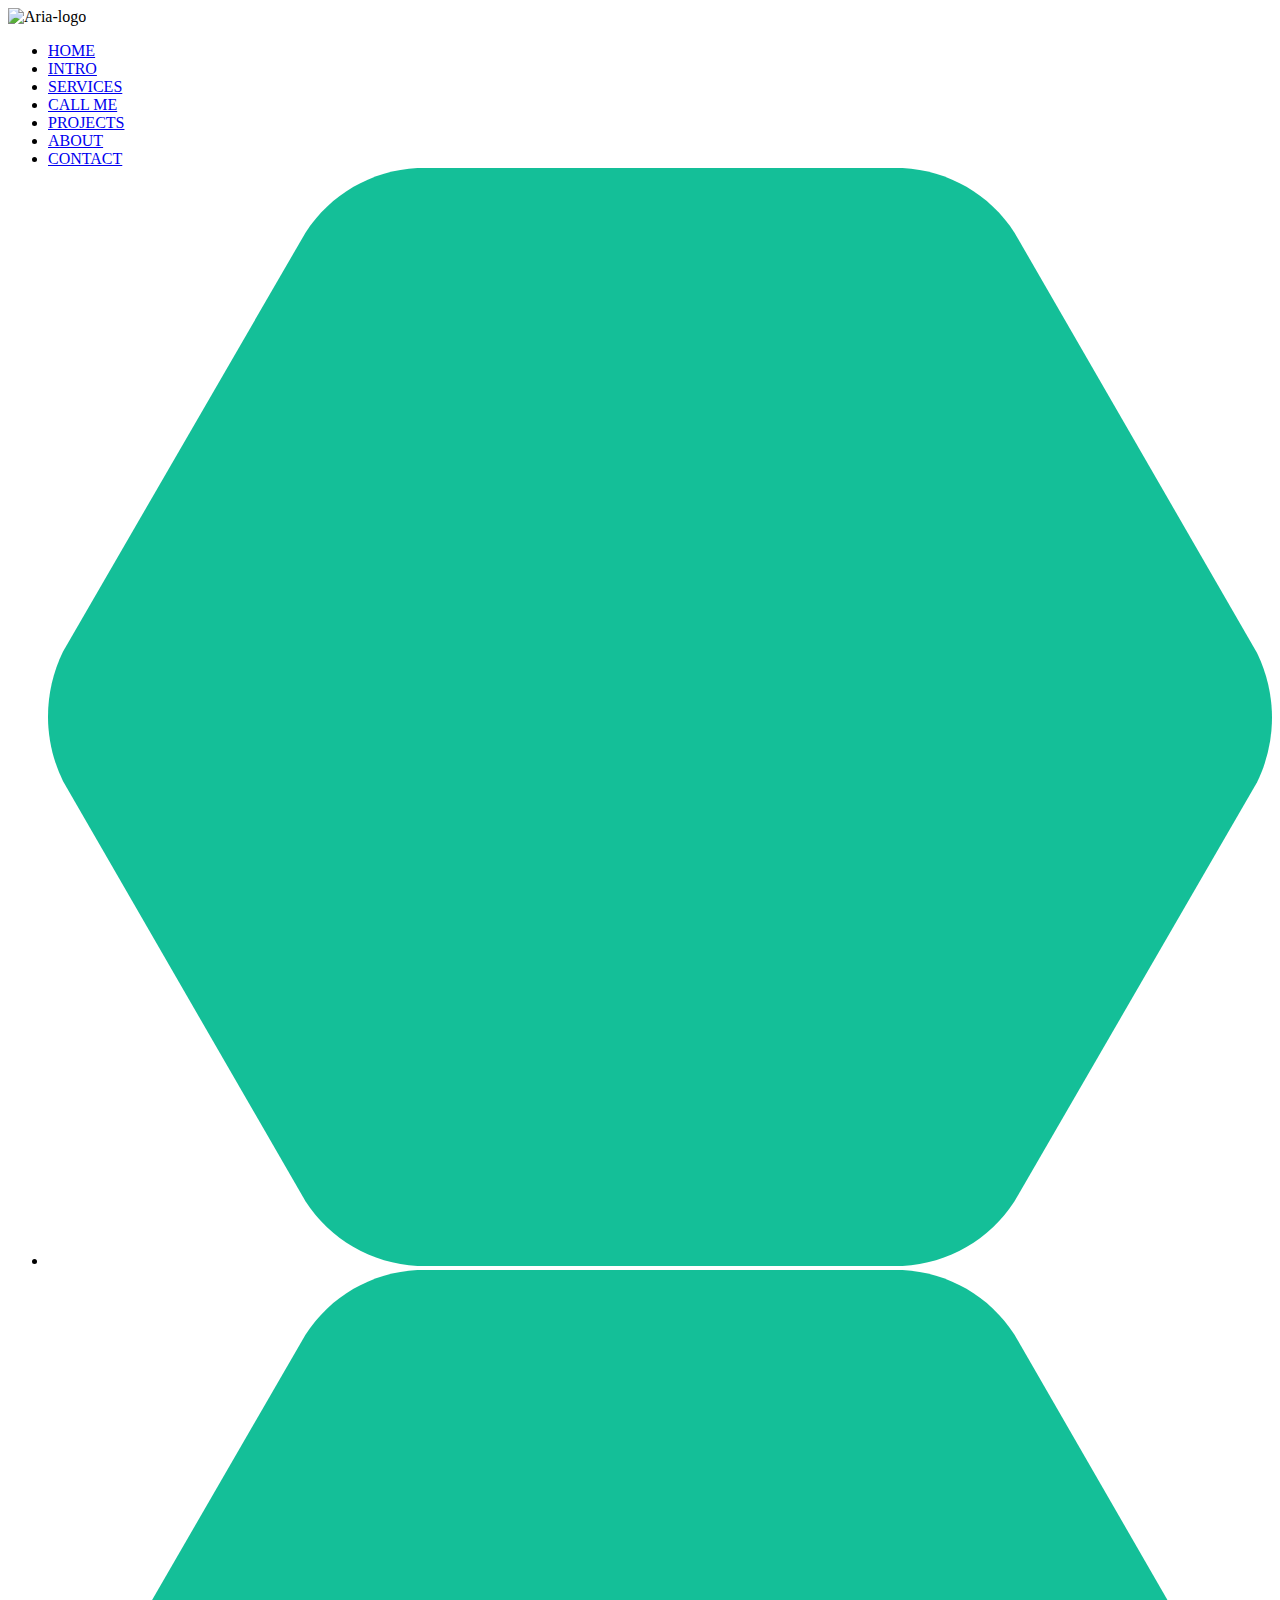
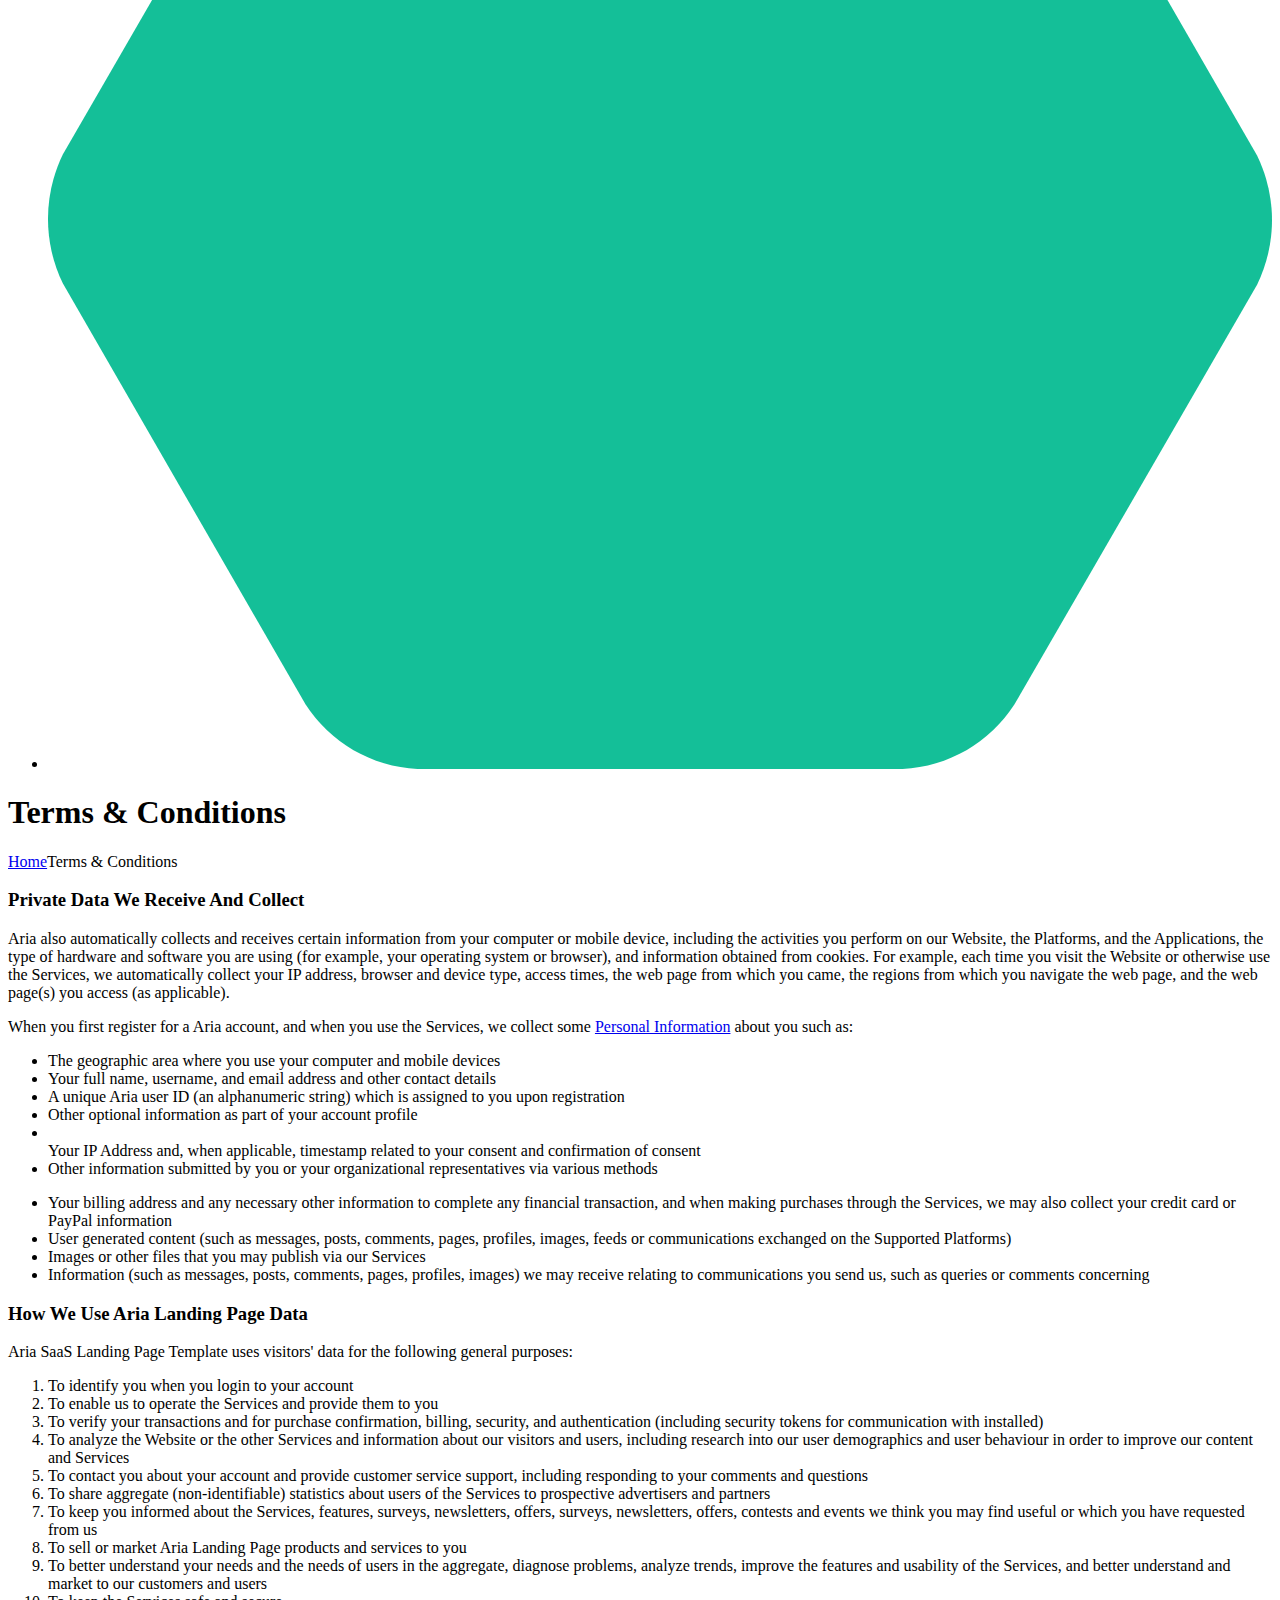
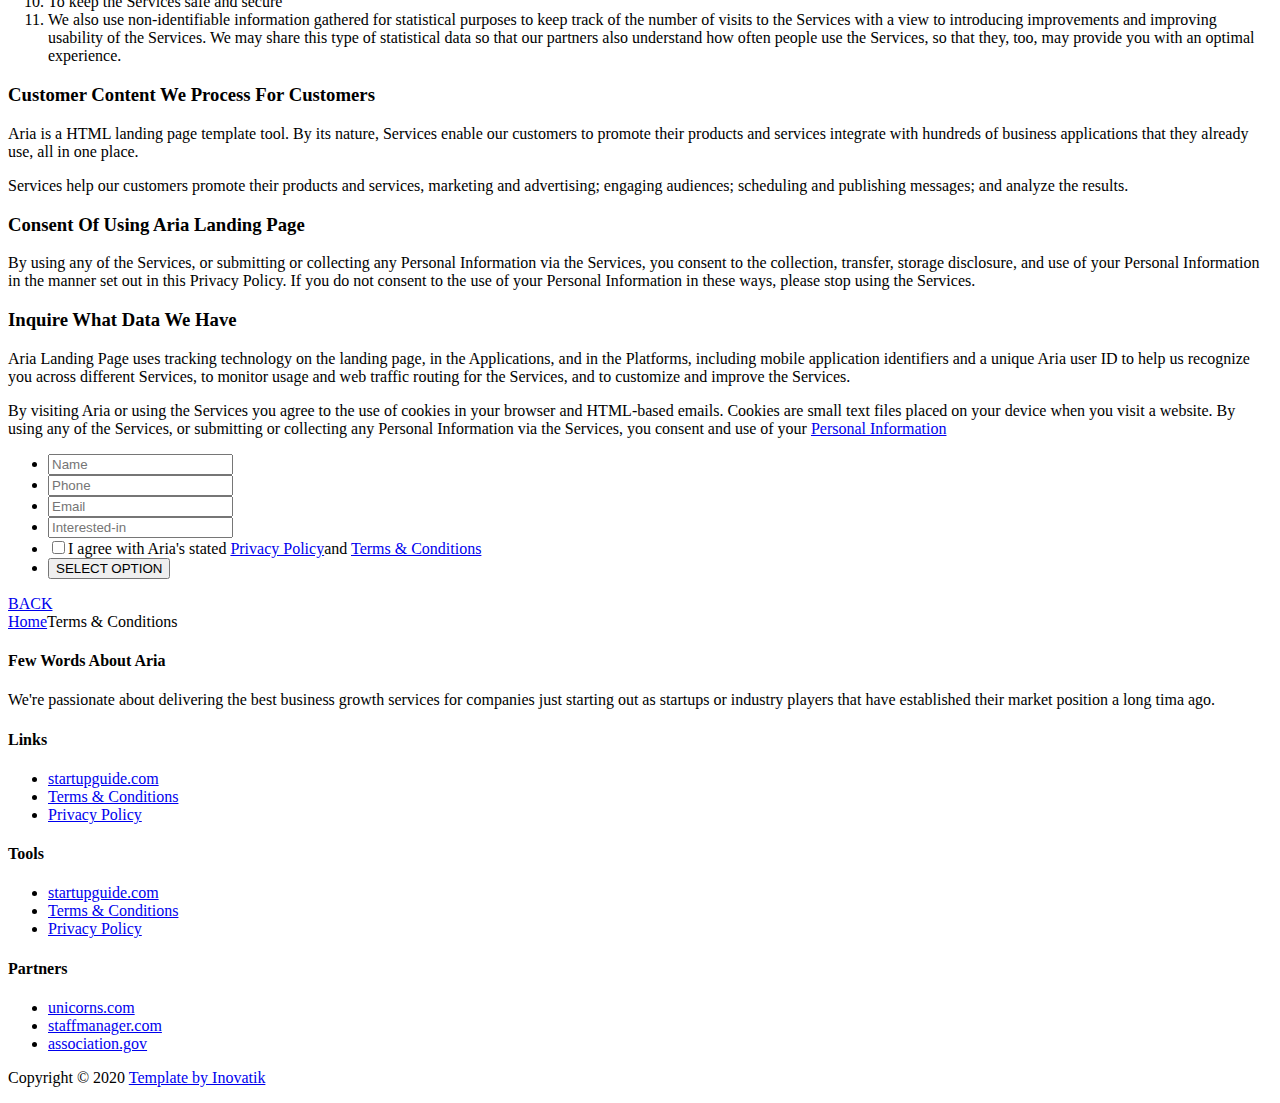
==== privacy-policy.html @ e287972d "three pages" ====
<!DOCTYPE html>
<html lang="en">
<head>
    <meta charset="UTF-8">
    <meta name="viewport" content="width=device-width, initial-scale=1.0">
    <title>Document</title>
</head>
<body>
    <div class="header-ts">
        <nav class="nav">
            <div class="logo">
                <img src="https://inovatik.com/aria-landing-page/images/logo.svg" alt="Aria-logo">
            </div>
            <div class="menu">
                <ul>
                    <li><a href="#home">HOME</a></li>
                    <li><a href="#intro">INTRO</a></li>
                    <li><a href="#services">SERVICES</a></li>
                    <li><a href="#callme">CALL ME</a></li>
                    <li><a href="#projects">PROJECTS</a></li>
                    <li><a href="#about">ABOUT</a></li>
                    <li><a href="#contact">CONTACT</a></li>
                    <li><img src="img/hexagon-green.svg" alt="facebook"><a href="#facebook"></a></li>
                    <li><img src="img/hexagon-green.svg" alt="twiter"><a href="#twiter"></a></li>
                </ul>
            </div>
        </nav>
        <div class="border-tc">
            <h1>Terms & Conditions</h1>
        </div>
        
    </div>
    <div class="ex-basic-1">
        <a href="index.html">Home</a><span>Terms &amp; Conditions</span>
    </div>
    <div class="pp-container">
        <div class="pp-contant">
            <h3>Private Data We Receive And Collect</h3>
            <p>Aria also automatically collects and receives certain information from your computer or mobile device, including the activities you perform on our Website, the Platforms, and the Applications, the type of hardware and software you are using (for example, your operating system or browser), and information obtained from cookies. For example, each time you visit the Website or otherwise use the Services, we automatically collect your 
                IP address, browser and device type, access times, the web page from which you came, the regions from which you navigate the web page, and the web page(s) you access (as applicable).</p>
            <p>When you first register for a Aria account, and when you use the Services, we collect some <a class="green" href="#your-link">Personal Information</a> about you such as:</p>
            <div>
                <div class="left-contant">
                    <ul class="list-pp">
                        <li class="media">
                            <div class="media-body">The geographic area where you use your computer and mobile devices</div>
                        </li>
                        <li class="media">
                            <div class="media-body">Your full name, username, and email address and other contact details</div>
                        </li>
                        <li class="media">
                            <div class="media-body">A unique Aria user ID (an alphanumeric string) which is assigned to you upon registration</div>
                        </li>
                        <li class="media">
                            <div class="media-body">Other optional information as part of your account profile</div>
                        </li>
                        <li class="media"></li>
                            <div class="media-body">Your IP Address and, when applicable, timestamp related to your consent and confirmation of consent</div>
                        </li>
                        <li class="media">
                            <div class="media-body">Other information submitted by you or your organizational representatives via various methods</div>
                        </li>
                    </ul>
                </div>
                <div class="right-contant">
                    <ul class="list-pp">
                        <li class="media">
                            <div class="media-body">Your billing address and any necessary other information to complete any financial transaction, and when making purchases through the Services, we may also collect your credit card or PayPal information</div>
                        </li>
                        <li class="media">
                            <div class="media-body">User generated content (such as messages, posts, comments, pages, profiles, images, feeds or communications exchanged on the Supported Platforms)</div>
                        </li>
                        <li class="media">
                            <div class="media-body">Images or other files that you may publish via our Services</div>
                        </li>
                        <li class="media">
                            <div class="media-body">Information (such as messages, posts, comments, pages, profiles, images) we may receive relating to communications you send us, such as queries or comments concerning</div>
                        </li>
                    </ul>
                </div>
            </div>
        </div>
        <div class="pp-contant">
            <h3>How We Use Aria Landing Page Data</h3>
            <p>Aria SaaS Landing Page Template uses visitors' data for the following general purposes:</p>
            <ol class="li-pp">
                <li>To identify you when you login to your account</li>
                <li>To enable us to operate the Services and provide them to you</li>
                <li>To verify your transactions and for purchase confirmation, billing, security, and authentication (including security tokens for communication with installed)</li>
                <li>To analyze the Website or the other Services and information about our visitors and users, including research into our user demographics and user behaviour in order to improve our content and Services</li>
                <li>To contact you about your account and provide customer service support, including responding to your comments and questions</li>
                <li>To share aggregate (non-identifiable) statistics about users of the Services to prospective advertisers and partners</li>
                <li>To keep you informed about the Services, features, surveys, newsletters, offers, surveys, newsletters, offers, contests and events we think you may find useful or which you have requested from us</li>
                <li>To sell or market Aria Landing Page products and services to you</li>
                <li>To better understand your needs and the needs of users in the aggregate, diagnose problems, analyze trends, improve the features and usability of the Services, and better understand and market to our customers and users</li>
                <li>To keep the Services safe and secure</li>
                <li>We also use non-identifiable information gathered for statistical purposes to keep track of the number of visits to the Services with a view to introducing improvements and improving usability of the Services. We may share this type of statistical data so that our partners also understand how often people use the Services, so that they, too, may provide you with an optimal experience.</li>
            </ol>
        </div>
        <div class="pp-contant">
            <h3>Customer Content We Process For Customers</h3>
            <p>Aria is a HTML landing page template tool. By its nature, Services enable our customers to promote their products and services integrate with hundreds of business applications that they already use, all in one place.</p>
            <p>Services help our customers promote their products and services, marketing and advertising; engaging audiences; scheduling and publishing messages; and analyze the results.</p>
        </div>
        <div class="pp-contant">
            <h3>Consent Of Using Aria Landing Page</h3>
            <p>By using any of the Services, or submitting or collecting any Personal Information via the Services, you consent to the collection, transfer, storage disclosure, and use of your Personal Information in the manner set out in this Privacy Policy. If you do not consent to the use of your Personal Information in these ways, please stop using the Services.</p>
        </div>
        <div class="pp-contant">
            <div class="left-contant">
                <h3>Inquire What Data We Have</h3>
                <p>Aria Landing Page uses tracking technology on the landing page, in the Applications, and in the Platforms, including mobile application identifiers and a unique Aria user ID to help us recognize you across different Services, to monitor usage and web traffic routing for the Services, and to customize and improve the Services.</p>
                <p> By visiting Aria or using the Services you agree to the use of cookies in your browser and HTML-based emails. Cookies are small text files placed on your device when you visit a website. By using any of the Services, or submitting or collecting any Personal Information via the Services, you consent and use of your <a class="green" href="#your-link">Personal Information</a></p>
            </div>
            <div class="right-contant">
                <form action="call-me-form">
                    <ul>
                        <li>
                            <label for="name"><input type="text" name="name" placeholder="Name" required></label>
                        </li>
                        <li>
                            <label for="phone"><input type="text" name="phone" placeholder="Phone" required></label>
                        </li>
                        <li>
                            <label for="mail"><input type="email" name="email" placeholder="Email" required></label>
                        </li>
                        <li><label for="list"><input type="list" name="list" placeholder="Interested-in"></label></li>
                        <li><input type="checkbox" value="Agree-terms" name="Terms" required>I agree with Aria's stated <a href="privacy-policy.html">Privacy Policy</a>and <a href="terms-conditions.html">Terms & Conditions</a></li>
                        <li><button type="submit" class="button-select"> SELECT OPTION</button></li>
                    </ul>
                </form>
            </div>
        </div>
        <a class="btn-home" href="index.html">BACK</a>
    </div>
    <div class="ex-basic-1">
        <a href="index.html">Home</a><span>Terms &amp; Conditions</span>
    </div>
    <footer>
            <div class="footer">
                <div class="container-footer">
                    <h4>Few Words About Aria</h4>
                    <p>We're passionate about delivering the best business growth services for companies just starting out as startups or industry players that have established their market position a long tima ago.</p>
                </div>
                <div class="container-footer">
                    <h4>Links</h4>
                    <ul class="footer-list-links">
                        <li>
                            <a href="#your-link">startupguide.com</a>
                        </li>
                        <li>
                            <a href="terms-conditions.html">Terms &amp; Conditions</a>
                        </li>
                        <li>
                            <a href="privacy-policy.html">Privacy Policy</a>
                        </li>
                    </ul>
                </div>
                <div class="container-footer">
                    <h4>Tools</h4>
                    <ul class="footer-list-links">
                        <li>
                            <a href="#your-link">startupguide.com</a>
                        </li>
                        <li>
                            <a href="terms-conditions.html">Terms &amp; Conditions</a>
                        </li>
                        <li>
                            <a href="privacy-policy.html">Privacy Policy</a>
                        </li>
                    </ul>
                </div>
                <div class="container-footer">
                    <h4>Partners</h4>
                    <ul class="list-unstyled li-space-lg">
                        <li>
                            <a href="#your-link">unicorns.com</a>
                        </li>
                        <li>
                            <a href="#your-link">staffmanager.com</a>
                        </li>
                        <li>
                            <a href="#your-link">association.gov</a>
                        </li>
                    </ul>
                </div>
            </div>
            <div class="copyright">
                <p class="copyright-text">Copyright © 2020 <a href="https://inovatik.com">Template by Inovatik</a></p>
            </div>
        </footer>
</body>
</html>
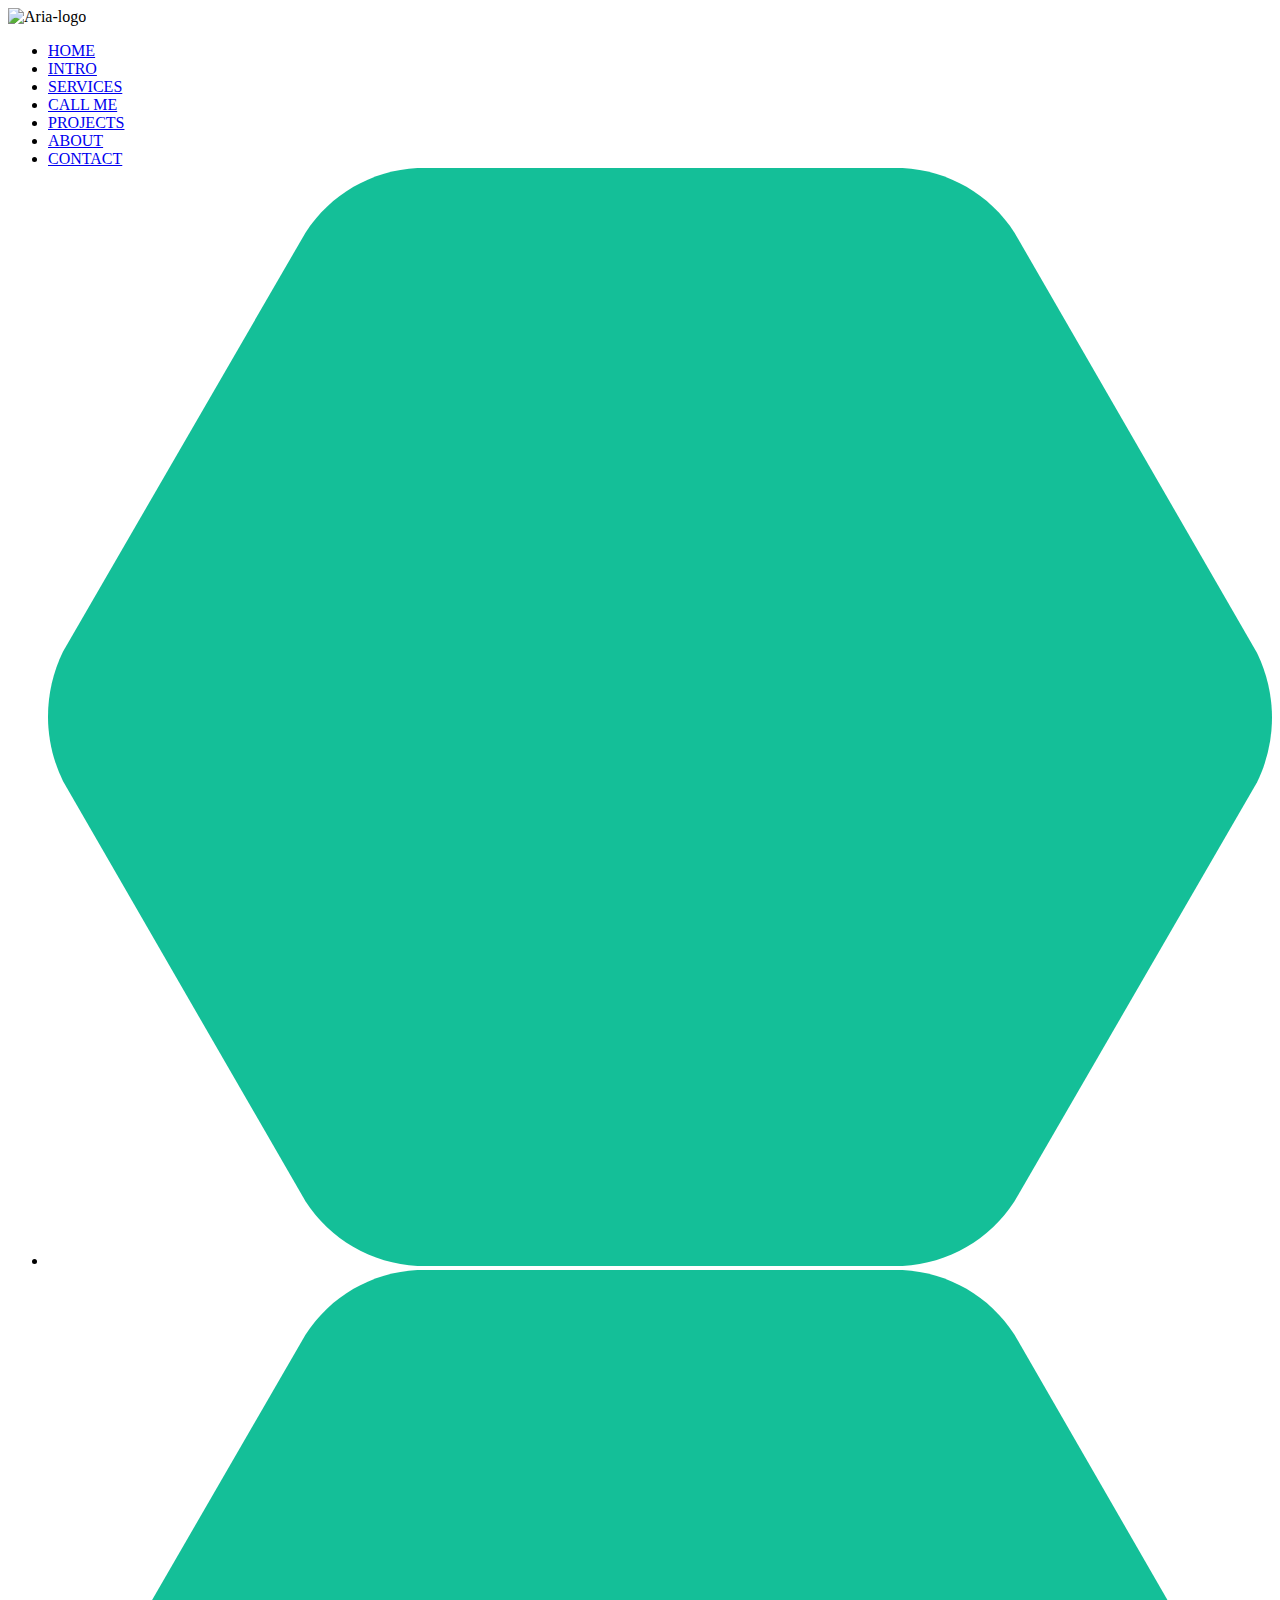
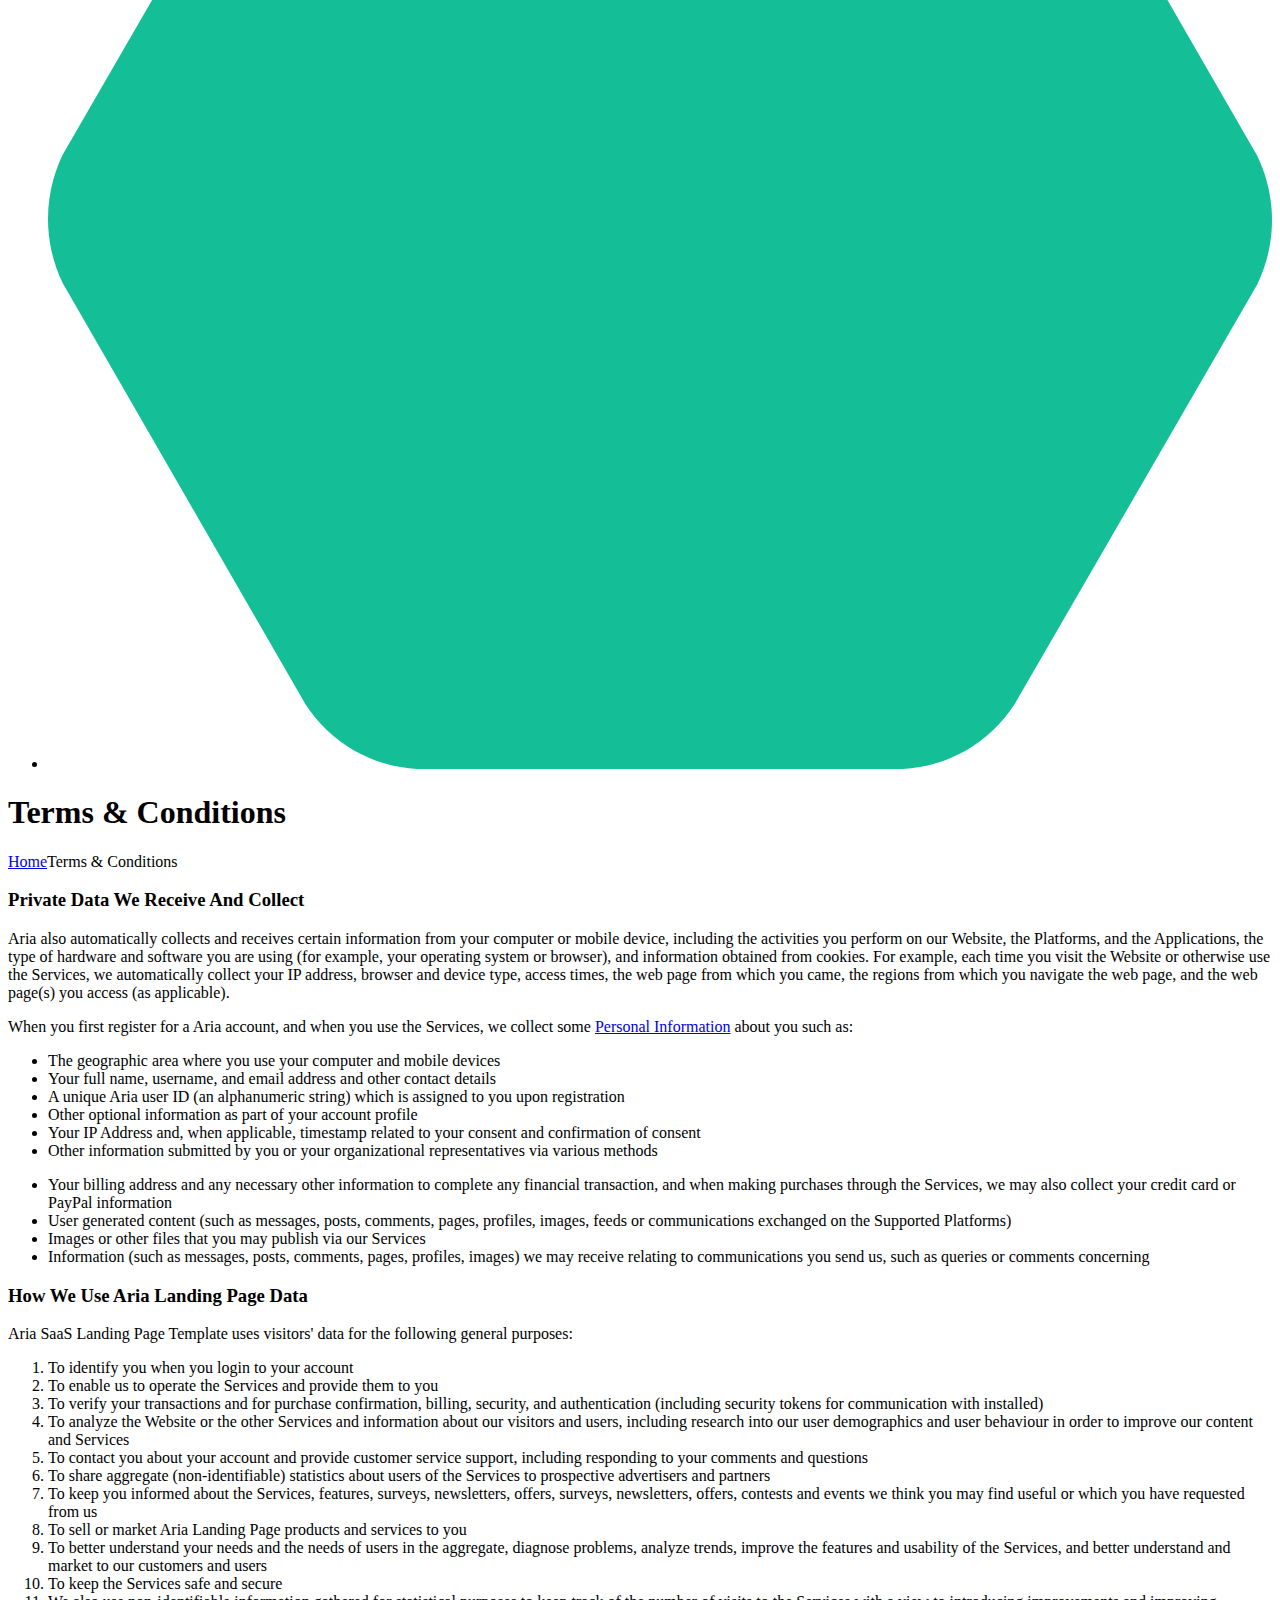
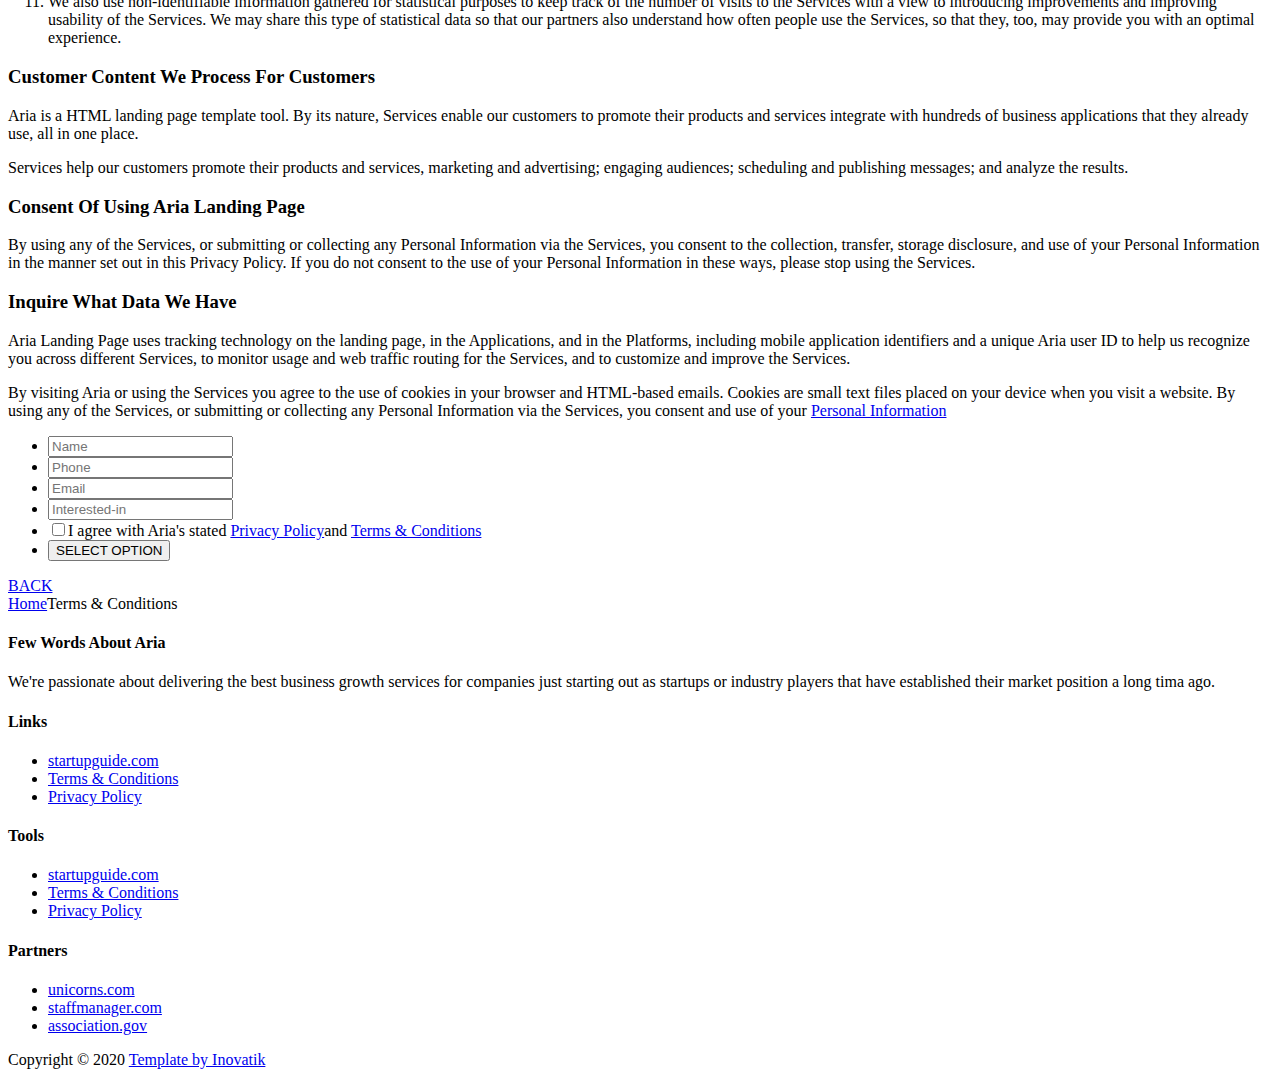
==== commit 75034a0d: "three pages" ====
--- a/privacy-policy.html
+++ b/privacy-policy.html
@@ -54,7 +54,7 @@
                         <li class="media">
                             <div class="media-body">Other optional information as part of your account profile</div>
                         </li>
-                        <li class="media"></li>
+                        <li class="media">
                             <div class="media-body">Your IP Address and, when applicable, timestamp related to your consent and confirmation of consent</div>
                         </li>
                         <li class="media">
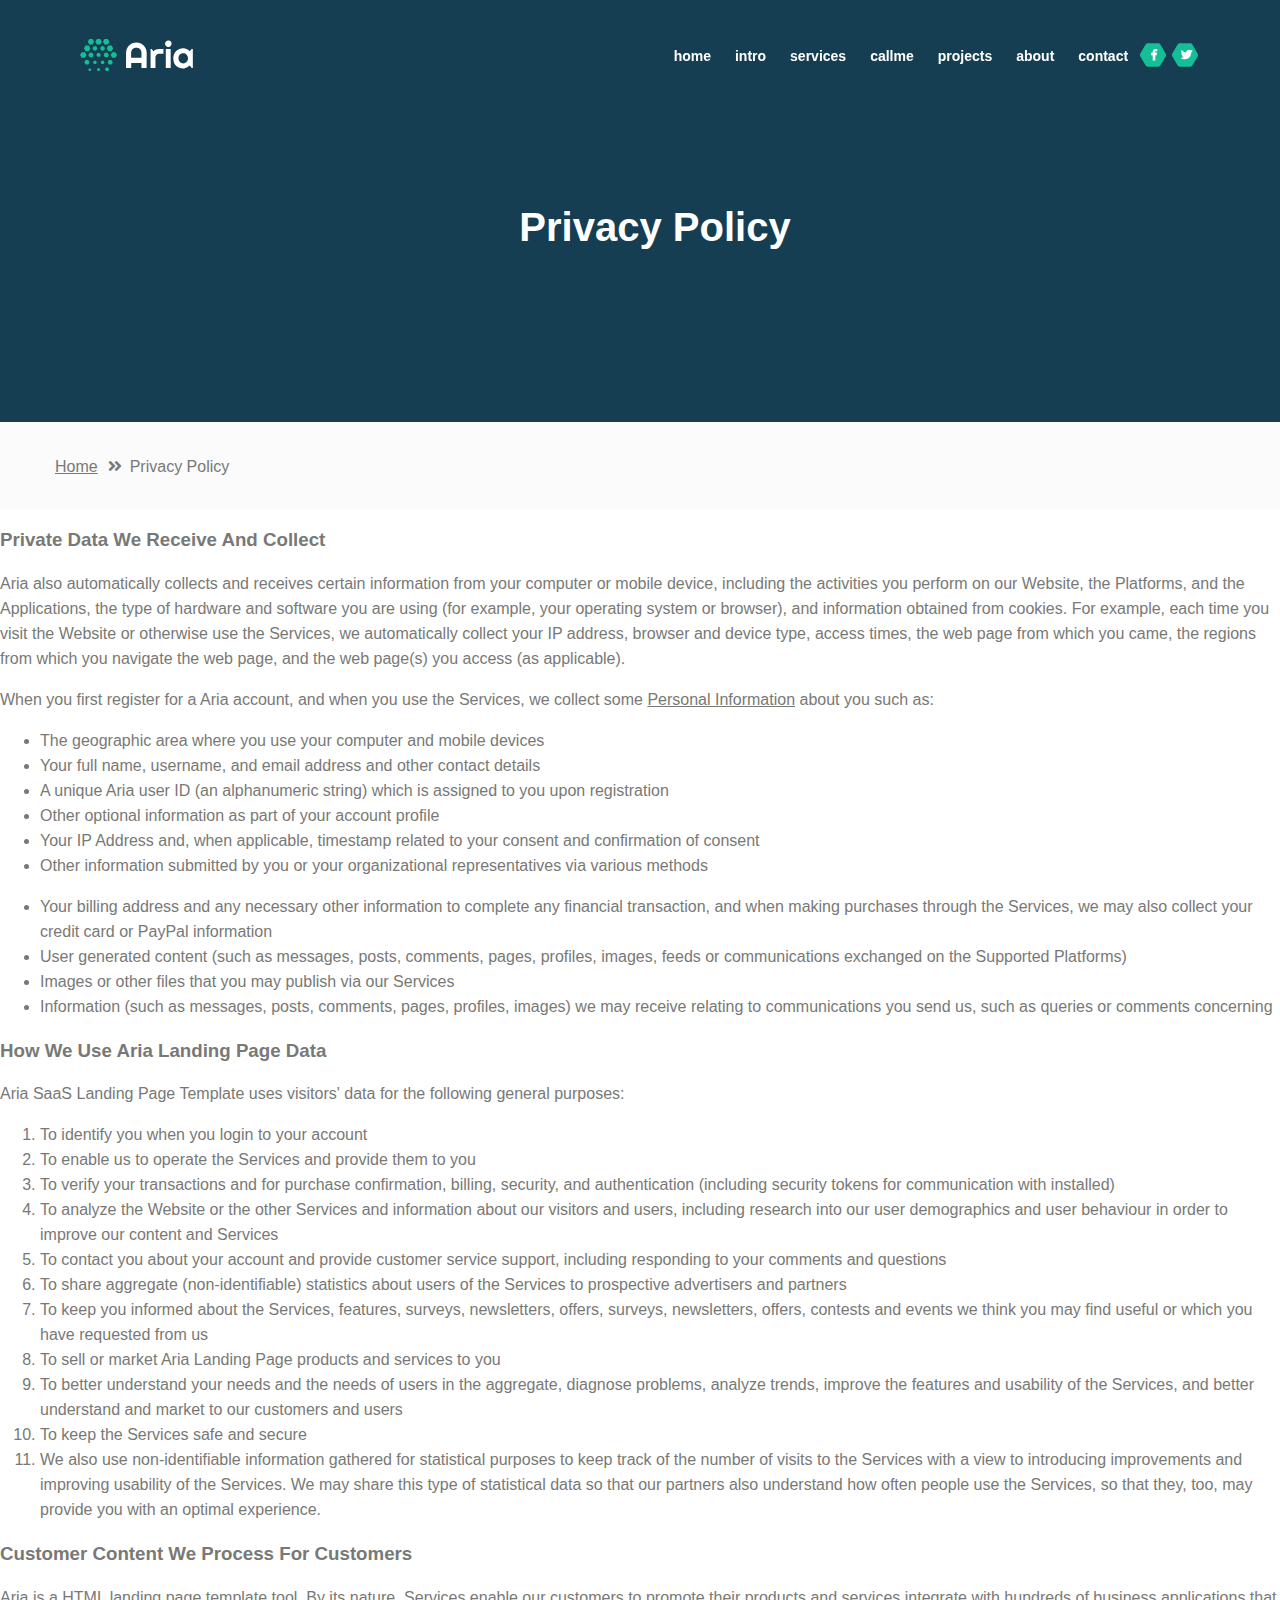
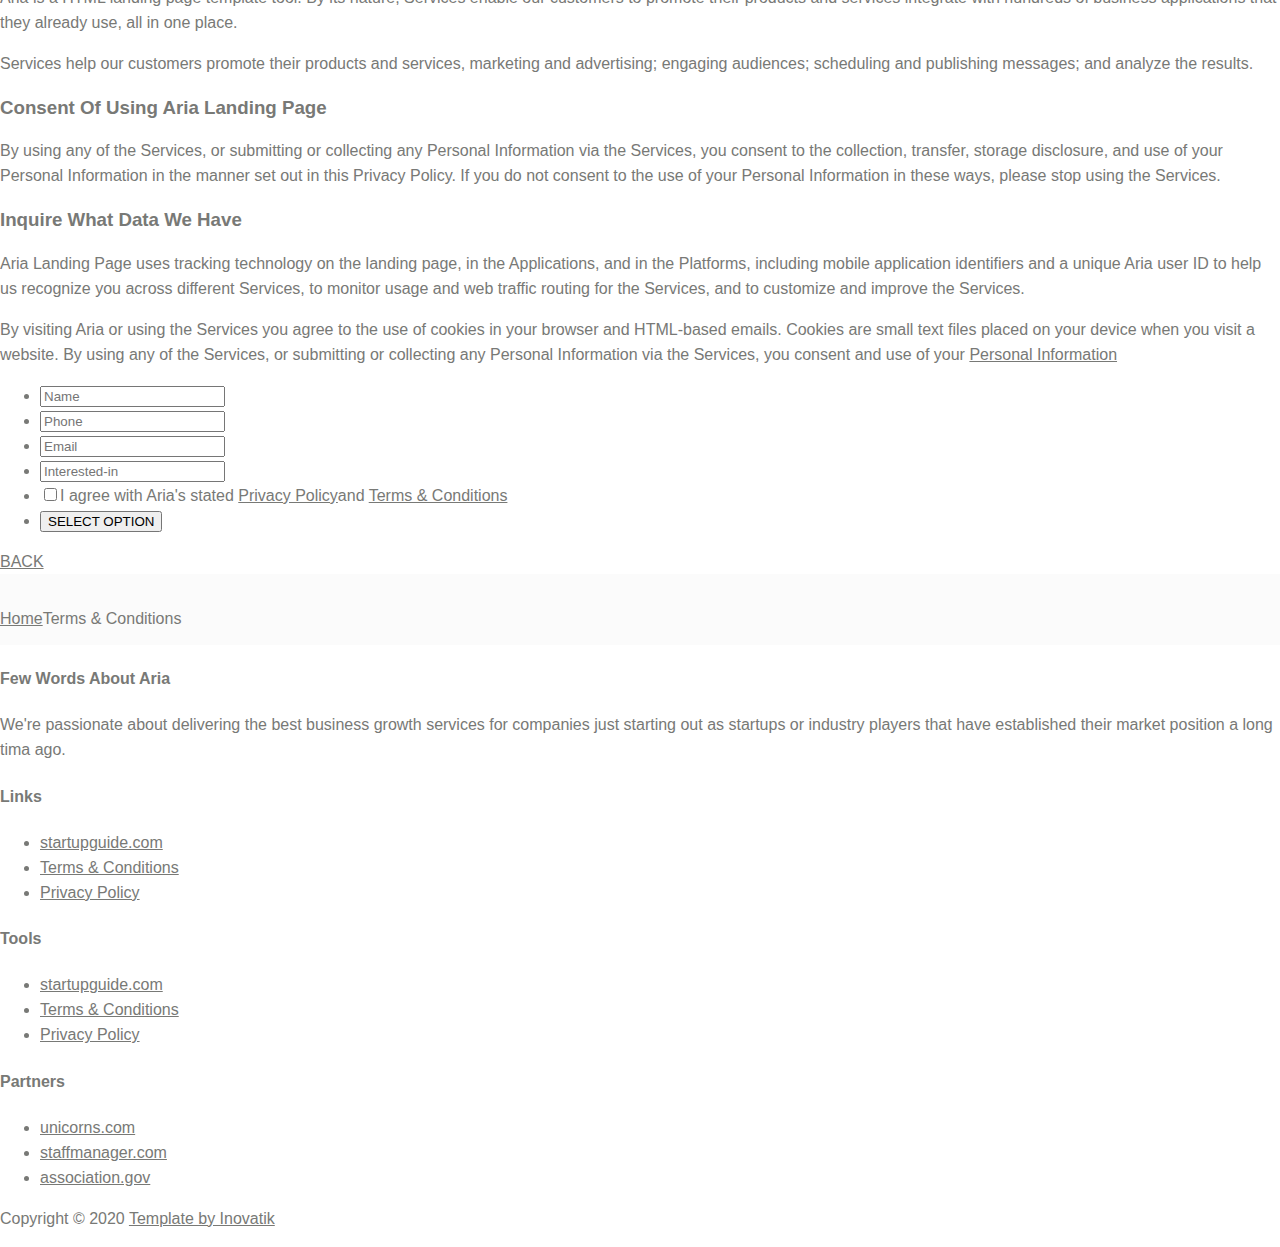
==== commit fd74eb82: "privacy css" ====
--- a/privacy-policy.html
+++ b/privacy-policy.html
@@ -2,36 +2,62 @@
 <html lang="en">
 <head>
     <meta charset="UTF-8">
+    <link rel="stylesheet" href="css/fontawesome-all.css">
+    <link rel="stylesheet" href="css/privacy-police.css">
     <meta name="viewport" content="width=device-width, initial-scale=1.0">
-    <title>Document</title>
+    <title>Privacy Policy</title>
 </head>
 <body>
-    <div class="header-ts">
-        <nav class="nav">
-            <div class="logo">
-                <img src="https://inovatik.com/aria-landing-page/images/logo.svg" alt="Aria-logo">
-            </div>
-            <div class="menu">
-                <ul>
-                    <li><a href="#home">HOME</a></li>
-                    <li><a href="#intro">INTRO</a></li>
-                    <li><a href="#services">SERVICES</a></li>
-                    <li><a href="#callme">CALL ME</a></li>
-                    <li><a href="#projects">PROJECTS</a></li>
-                    <li><a href="#about">ABOUT</a></li>
-                    <li><a href="#contact">CONTACT</a></li>
-                    <li><img src="img/hexagon-green.svg" alt="facebook"><a href="#facebook"></a></li>
-                    <li><img src="img/hexagon-green.svg" alt="twiter"><a href="#twiter"></a></li>
-                </ul>
-            </div>
-        </nav>
-        <div class="border-tc">
-            <h1>Terms & Conditions</h1>
-        </div>
-        
+    <nav class="navbar-info navbar-custom">
+        <div class="logo">
+            <img src="img/logo.svg" alt="Aria-logo">
+        </div>
+        <div class="menu">
+            <ul>
+                <li class="active"><a href="index.html#home">home</a></li>
+                <li class="non-active"><a href="index.html#intro">intro</a></li>
+                <li class="non-active"><a href="index.html#services">services</a></li>
+                <li class="non-active"><a href="index.html#callme">callme</a></li>
+                <li class="non-active"><a href="index.html#projects">projects</a></li>
+                <li class="non-active"><a href="index.html#about" class="about-btn">about</a></li>
+                <li class="non-active"><a href="index.html#contact">contact</a></li>
+            </ul>
+            <span class="nav-item social-icons">
+                <span class="fa-stack">
+                    <a href="#your-link">
+                        <span class="hexagon"></span>
+                        <i class="fab fa-facebook-f fa-stack-1x"></i>
+                    </a>
+                </span>
+                <span class="fa-stack">
+                    <a href="#your-link">
+                        <span class="hexagon"></span>
+                        <i class="fab fa-twitter fa-stack-1x"></i>
+                    </a>
+                </span>
+            </span>
+        </div>
+    </nav>
+    <div class="ex-header">
+        <div class="container">
+            <div class="row">
+                <div class="col-md-12">
+                     <h1>Privacy Policy</h1>       
+                </div>
+                
+            </div>
+        </div>
     </div>
     <div class="ex-basic-1">
-        <a href="index.html">Home</a><span>Terms &amp; Conditions</span>
+        <div class="container">
+            <div class="row">
+                <div class="col-lg-12">
+                    <div class="breadcrumbs">
+                        <a href="index.html">Home</a><i class="fa fa-angle-double-right"></i><span>Privacy Policy</span>
+                    </div>
+                </div>
+            </div>
+        </div>
     </div>
     <div class="pp-container">
         <div class="pp-contant">
@@ -116,17 +142,27 @@
                 <form action="call-me-form">
                     <ul>
                         <li>
-                            <label for="name"><input type="text" name="name" placeholder="Name" required></label>
-                        </li>
-                        <li>
-                            <label for="phone"><input type="text" name="phone" placeholder="Phone" required></label>
-                        </li>
-                        <li>
-                            <label for="mail"><input type="email" name="email" placeholder="Email" required></label>
-                        </li>
-                        <li><label for="list"><input type="list" name="list" placeholder="Interested-in"></label></li>
-                        <li><input type="checkbox" value="Agree-terms" name="Terms" required>I agree with Aria's stated <a href="privacy-policy.html">Privacy Policy</a>and <a href="terms-conditions.html">Terms & Conditions</a></li>
-                        <li><button type="submit" class="button-select"> SELECT OPTION</button></li>
+                            <label for="poname"></label>
+                            <input type="text" name="name" id="poname" placeholder="Name" required>
+                        </li>
+                        <li>
+                            <label for="pophone"></label>
+                            <input type="text" id="pophone" name="phone" placeholder="Phone" required>
+                        </li>
+                        <li>
+                            <label for="poemail"></label>
+                            <input type="email" id="poemail" name="email" placeholder="Email" required>
+                        </li>
+                        <li>
+                            <label for="polist"></label>
+                            <input type="text" id="polist" name="list" placeholder="Interested-in">
+                        </li>
+                        <li>
+                            <input type="checkbox" value="Agree-terms" name="Terms" required>I agree with Aria's stated <a href="privacy-policy.html">Privacy Policy</a>and <a href="terms-conditions.html">Terms & Conditions</a>
+                        </li>
+                        <li>
+                            <button type="submit" class="button-select"> SELECT OPTION</button>
+                        </li>
                     </ul>
                 </form>
             </div>
--- a/css/privacy-police.css
+++ b/css/privacy-police.css
@@ -0,0 +1,223 @@
+body {
+    margin: 0;
+}
+
+body, p {
+    color: #787976;
+    font: 400 1rem/1.5625rem "Open Sans", sans-serif;
+}
+
+h1 {
+    color: #484a46;
+    font: 700 2.5rem/3rem "Montserrat", sans-serif;
+}
+
+a {
+    color: #787976;
+    text-decoration: underline;
+}
+
+.navbar-info {
+    position: fixed;
+    top: 0;
+    right: 0;
+    left: 0;
+    z-index: 1030;
+    background-color: rgba(0, 0, 0, 0.5);
+}
+
+.navbar-custom {
+    padding-top: 0.375rem;
+    padding-bottom: 0.375rem;
+    background-color: #113448;
+    box-shadow: 0 0.0625rem 0.375rem 0 rgba(0, 0, 0, 0.1);
+    font: 600 0.875rem/0.875rem "Open Sans", sans-serif;
+    transition: all 0.2s;
+}
+
+.logo {
+    display: inline-block;
+    padding-top: 0.3125rem;
+    padding-bottom: 0.3125rem;
+}
+
+.logo img {
+    width: 113px;
+    height: 32px;
+}
+
+.menu ul li a {
+    padding: 10px 12px;
+    font: 600 0.875rem/0.875rem "Open Sans", sans-serif;
+    color: white;
+    text-decoration: none;
+}
+
+.hexagon {
+    width: 1.625rem;
+    height: 1.625rem;
+    position: absolute;
+    background: url(../img/hexagon-green.svg) center center no-repeat;
+    background-size: 1.625rem 1.625rem;
+    transition: all 0.2s ease;
+}
+
+.fa-stack-1x {
+    font-size: 0.6875rem;
+    line-height: 1.625rem;
+    color: #fff;
+    transition: all 0.2s ease;
+}
+
+.menu [for="soc-icon"] {
+    background-image: url(../img/hexagon-green.svg);
+    background-position: center;
+    background-size: cover;
+    width: 26px;
+    height: 26px;
+}
+
+.ex-header {
+    padding-top: 8rem;
+    padding-bottom: 5rem;
+    background-color: #153e52;
+    text-align: center;
+}
+
+.container {
+    width: 100%;
+    padding-right: 15px;
+    padding-left: 15px;
+    margin-right: auto;
+    margin-left: auto;
+}
+
+.row {
+    display: -ms-flexbox;
+    display: flex;
+    -ms-flex-wrap: wrap;
+    flex-wrap: wrap;
+    margin-right: -15px;
+    margin-left: -15px;
+}
+
+.col-md-12 {
+    position: relative;
+    width: 100%;
+    padding-right: 15px;
+    padding-left: 15px;
+}
+
+.ex-header h1 {
+    color: #fff;
+}
+
+.ex-basic-1 {
+    padding-top: 2rem;
+    padding-bottom: 0.875rem;
+    background-color: #fbfbfb;
+}
+
+.ex-basic-1 .breadcrumbs {
+    margin-bottom: 1rem;
+}
+
+.ex-basic-1 .breadcrumbs .fa {
+    margin-right: 0.5rem;
+    margin-left: 0.625rem;
+}
+
+
+/* write from above only */
+
+@media (min-width: 576px) {
+    .container {
+        max-width: 540px;
+    }
+}
+
+@media (max-width: 768px) {
+     .navbar-info .menu {
+        display: none;
+    }
+}
+
+@media (min-width: 768px)  {
+    .container {
+        max-width: 720px;
+    }
+
+    .navbar-custom {
+        padding: 2.125rem 1.5rem 2.125rem 2rem;
+        box-shadow: none;
+        background: transparent;
+    }
+
+    .col-md-12 {
+        -ms-flex: 0 0 100%;
+        flex: 0 0 100%;
+        max-width: 100%;
+    }
+
+    .ex-header {
+        padding-top: 11rem;
+        padding-bottom: 9rem;
+    }
+
+    .menu ul {
+        display: flex;
+        list-style: none;
+        flex-direction: row;
+        margin-left: auto;
+        margin-top: 0;
+        margin-bottom: 0;
+    }
+
+    .menu {
+        display: flex;
+        flex-basis: auto;
+        flex-grow: 1;
+        align-items: center;
+    }
+
+    .navbar-info {
+        padding: 2.125rem 1.5rem 2.125rem 2rem;
+        display: flex;
+    }
+}
+
+@media (min-width: 992px) {
+    .navbar-custom .fa-stack-1x {
+        font-size: 0.6875rem;
+        line-height: 1.625rem;
+        color: #fff;
+        transition: all 0.2s ease;
+    }
+
+    .container {
+        max-width: 960px;
+    }
+
+    .ex-header h1 {
+        width: 80%;
+        margin-right: auto;
+        margin-left: auto;
+    }
+}
+
+@media (min-width: 1200px) {
+    .container {
+        max-width: 1140px;
+    }
+
+    .navbar-info {
+        padding-right: 5rem;
+        padding-left: 5rem;
+    }
+
+    .ex-header h1 {
+        width: 60%;
+        margin-right: auto;
+        margin-left: auto;
+    }
+}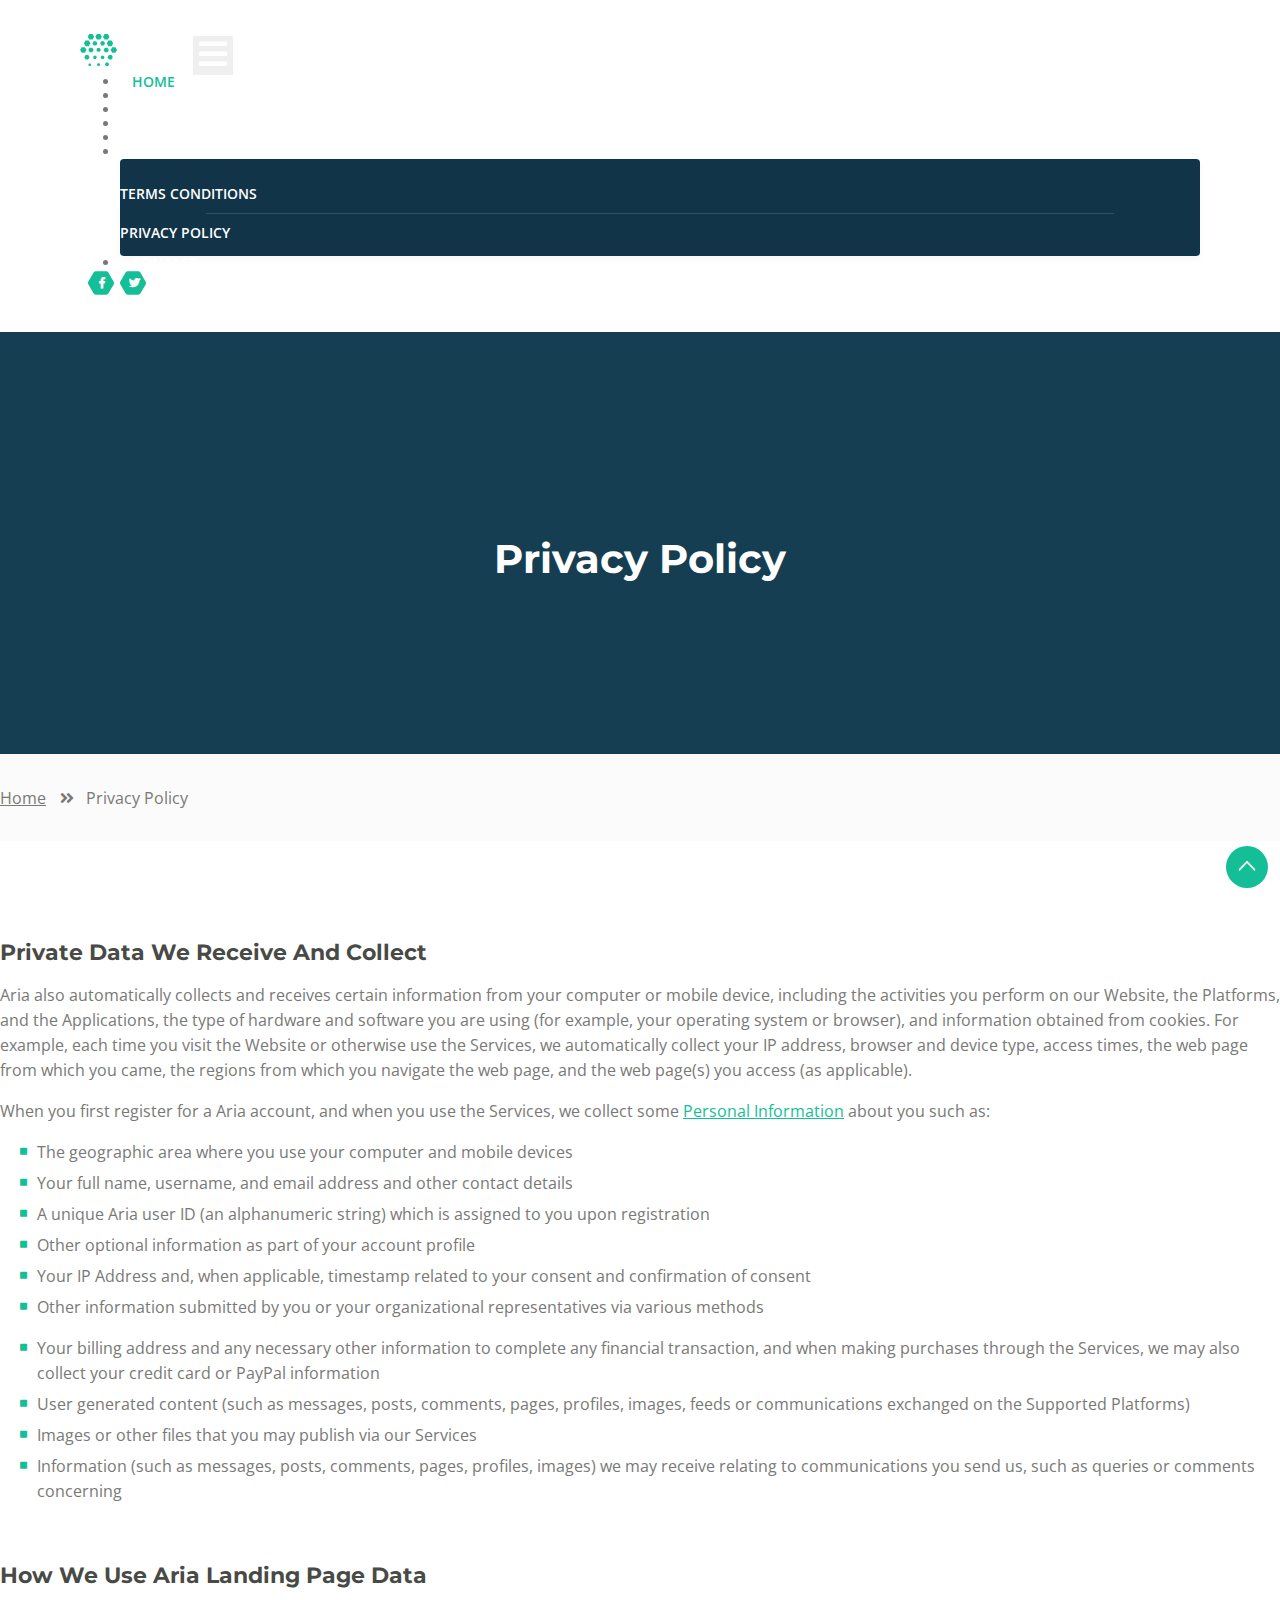
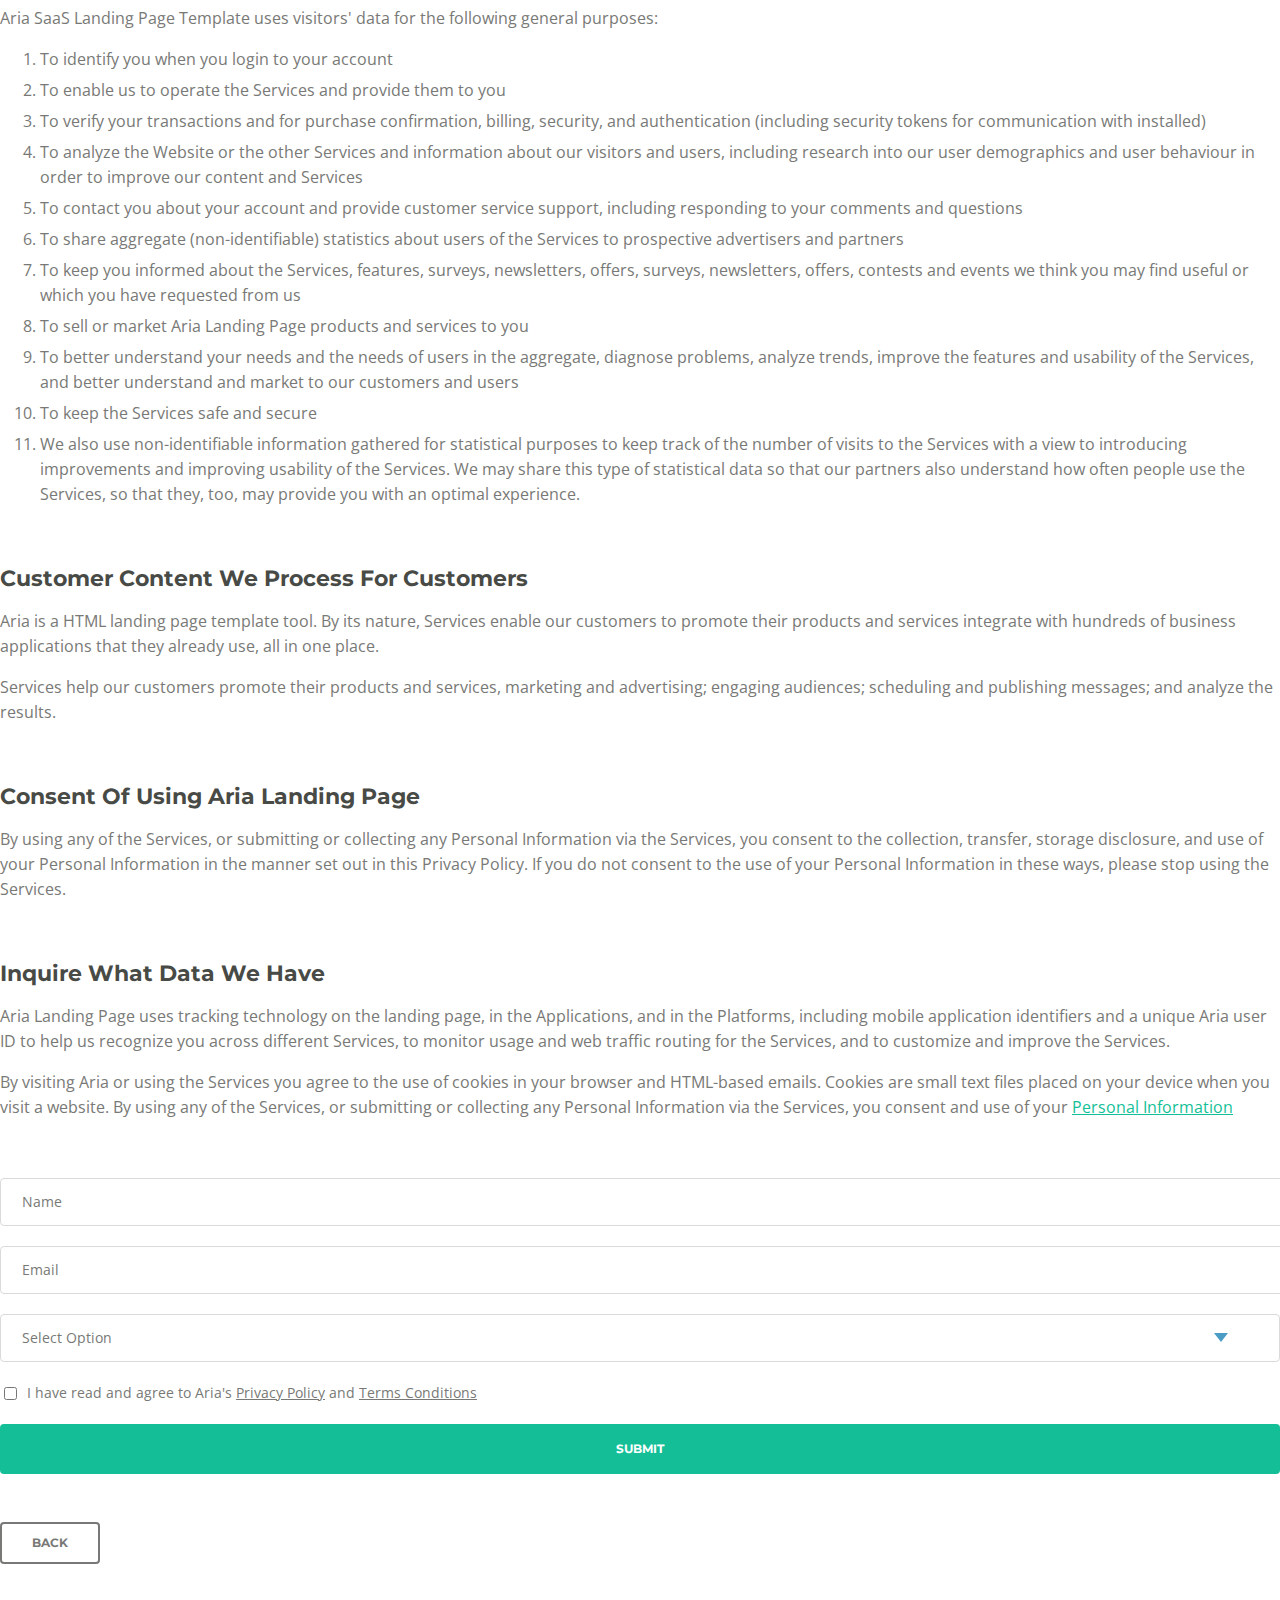
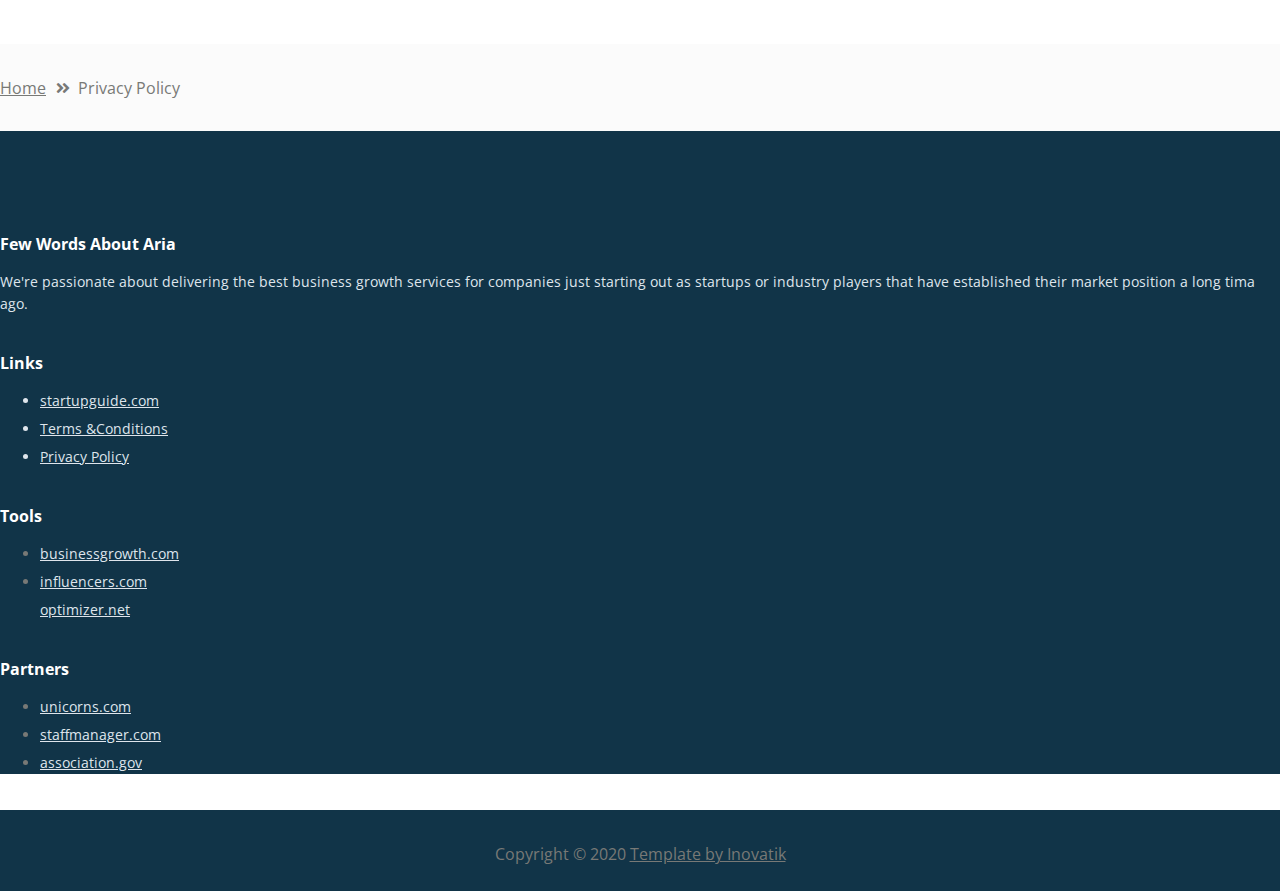
==== commit 174737a0: "privacy" ====
--- a/privacy-policy.html
+++ b/privacy-policy.html
@@ -1,229 +1,322 @@
 <!DOCTYPE html>
 <html lang="en">
-<head>
-    <meta charset="UTF-8">
-    <link rel="stylesheet" href="css/fontawesome-all.css">
-    <link rel="stylesheet" href="css/privacy-police.css">
-    <meta name="viewport" content="width=device-width, initial-scale=1.0">
-    <title>Privacy Policy</title>
-</head>
-<body>
-    <nav class="navbar-info navbar-custom">
-        <div class="logo">
-            <img src="img/logo.svg" alt="Aria-logo">
+    <head>
+        <meta charset="UTF-8">
+        <link href="https://cdn.jsdelivr.net/npm/bootstrap@5.0.0-beta1/dist/css/bootstrap.min.css" rel="stylesheet" integrity="sha384-giJF6kkoqNQ00vy+HMDP7azOuL0xtbfIcaT9wjKHr8RbDVddVHyTfAAsrekwKmP1" crossorigin="anonymous">
+        <link rel="stylesheet" href="css/fontawesome-all.css">
+        <link rel="stylesheet" href="css/privacy-police.css">
+        <meta name="viewport" content="width=device-width, initial-scale=1.0">
+        <title>Privacy Policy</title>
+        <link href="https://fonts.googleapis.com/css?family=Montserrat:500,700&amp;display=swap&amp;subset=latin-ext" rel="stylesheet">
+        <link href="https://fonts.googleapis.com/css?family=Open+Sans:400,400i,600&amp;display=swap&amp;subset=latin-ext" rel="stylesheet">
+        <link rel="icon" href="img/favicon.png">
+    </head>
+    <body>
+        <a href="body" class="back-to-top page-scroll" style="display: inline;">Back to Top</a>
+        <nav class="navbar navbar-expand-md navbar-dark navbar-custom fixed-top">
+            <a class="navbar-brand logo-image" href="index.html">
+                <img src="img/logo.svg" alt="alternative">
+            </a>
+            <button class="navbar-toggler" type="button" data-toggle="collapse" data-target="#navbarsExampleDefault" aria-controls="navbarsExampleDefault" aria-expanded="false" aria-label="Toggle navigation">
+                <span class="navbar-toggler-awesome fas fa-bars"></span>
+                <span class="navbar-toggler-awesome fas fa-times"></span>
+            </button>
+            <div class="collapse navbar-collapse" id="navbarsExampleDefault">
+                <ul class="navbar-nav ml-auto">
+                    <li class="nav-item">
+                        <a class="nav-link page-scroll active" href="index.html#home">
+                            HOME <span class="sr-only">(current)</span>
+                        </a>
+                    </li>
+                    <li class="nav-item">
+                        <a class="nav-link page-scroll" href="index.html#intro">INTRO</a>
+                    </li>
+                    <li class="nav-item">
+                        <a class="nav-link page-scroll" href="index.html#services">SERVICES</a>
+                    </li>
+                    <li class="nav-item">
+                        <a class="nav-link page-scroll" href="index.html#callme">CALL ME</a>
+                    </li>
+                    <li class="nav-item">
+                        <a class="nav-link page-scroll" href="index.html#projects">PROJECTS</a>
+                    </li>
+                    <li class="nav-item dropdown">
+                        <a class="nav-link dropdown-toggle page-scroll" href="index.html#about" id="navbarDropdown" role="button" aria-haspopup="true" aria-expanded="false">ABOUT</a>
+                        <div class="dropdown-menu" aria-labelledby="navbarDropdown">
+                            <a class="dropdown-item" href="terms-conditions.html">
+                                <span class="item-text">TERMS CONDITIONS</span>
+                            </a>
+                            <div class="dropdown-items-divide-hr"></div>
+                            <a class="dropdown-item" href="privacy-policy.html">
+                                <span class="item-text">PRIVACY POLICY</span>
+                            </a>
+                        </div>
+                    </li>
+                    <li class="nav-item">
+                        <a class="nav-link page-scroll" href="index.html#contact">CONTACT</a>
+                    </li>
+                </ul>
+                <span class="nav-item social-icons">
+                    <span class="fa-stack">
+                        <a href="#your-link">
+                            <span class="hexagon"></span>
+                            <i class="fab fa-facebook-f fa-stack-1x"></i>
+                        </a>
+                    </span>
+                    <span class="fa-stack">
+                        <a href="#your-link">
+                            <span class="hexagon"></span>
+                            <i class="fab fa-twitter fa-stack-1x"></i>
+                        </a>
+                    </span>
+                </span>
+            </div>
+        </nav>
+        <header id="header" class="ex-header">
+            <div class="container">
+                <div class="row">
+                    <div class="col-md-12">
+                        <h1>Privacy Policy</h1>
+                    </div>
+                </div>
+            </div>
+        </header>
+        <div class="ex-basic-1">
+            <div class="container">
+                <div class="row">
+                    <div class="col-lg-12">
+                        <div class="breadcrumbs">
+                            <a href="index.html">Home</a>
+                            <i class="fa fa-angle-double-right"></i>
+                            <span>Privacy Policy</span>
+                        </div>
+                    </div>
+                </div>
+            </div>
         </div>
-        <div class="menu">
-            <ul>
-                <li class="active"><a href="index.html#home">home</a></li>
-                <li class="non-active"><a href="index.html#intro">intro</a></li>
-                <li class="non-active"><a href="index.html#services">services</a></li>
-                <li class="non-active"><a href="index.html#callme">callme</a></li>
-                <li class="non-active"><a href="index.html#projects">projects</a></li>
-                <li class="non-active"><a href="index.html#about" class="about-btn">about</a></li>
-                <li class="non-active"><a href="index.html#contact">contact</a></li>
-            </ul>
-            <span class="nav-item social-icons">
-                <span class="fa-stack">
-                    <a href="#your-link">
-                        <span class="hexagon"></span>
-                        <i class="fab fa-facebook-f fa-stack-1x"></i>
-                    </a>
-                </span>
-                <span class="fa-stack">
-                    <a href="#your-link">
-                        <span class="hexagon"></span>
-                        <i class="fab fa-twitter fa-stack-1x"></i>
-                    </a>
-                </span>
-            </span>
+        <div class="ex-basic-2">
+            <div class="container">
+                <div class="row">
+                    <div class="col-lg-12">
+                        <div class="text-container">
+                            <h3>Private Data We Receive And Collect</h3>
+                            <p>Aria also automatically collects and receives certain information from your computer or mobile device, including the activities you perform on our Website, the Platforms, and the Applications, the type of hardware and software you are using (for example, your operating system or browser), and information obtained from cookies. For example, each time you visit the Website or otherwise use the Services, we automatically collect your IP address, browser and device type, access times, the web page from which you came, the regions from which you navigate the web page, and the web page(s) you access (as applicable).</p>
+                            <p>
+                                When you first register for a Aria account, and when you use the Services, we collect some <a class="green" href="#your-link">Personal Information</a>
+                                about you such as:
+                            </p>
+                            <div class="row">
+                                <div class="col-md-6">
+                                    <ul class="list-unstyled li-space-lg indent">
+                                        <li class="media">
+                                            <i class="fas fa-square"></i>
+                                            <div class="media-body">The geographic area where you use your computer and mobile devices</div>
+                                        </li>
+                                        <li class="media">
+                                            <i class="fas fa-square"></i>
+                                            <div class="media-body">Your full name, username, and email address and other contact details</div>
+                                        </li>
+                                        <li class="media">
+                                            <i class="fas fa-square"></i>
+                                            <div class="media-body">A unique Aria user ID (an alphanumeric string) which is assigned to you upon registration</div>
+                                        </li>
+                                        <li class="media">
+                                            <i class="fas fa-square"></i>
+                                            <div class="media-body">Other optional information as part of your account profile</div>
+                                        </li>
+                                        <li class="media">
+                                            <i class="fas fa-square"></i>
+                                            <div class="media-body">Your IP Address and, when applicable, timestamp related to your consent and confirmation of consent</div>
+                                        </li>
+                                        <li class="media">
+                                            <i class="fas fa-square"></i>
+                                            <div class="media-body">Other information submitted by you or your organizational representatives via various methods</div>
+                                        </li>
+                                    </ul>
+                                </div>
+                                <div class="col-md-6">
+                                    <ul class="list-unstyled li-space-lg indent">
+                                        <li class="media">
+                                            <i class="fas fa-square"></i>
+                                            <div class="media-body">Your billing address and any necessary other information to complete any financial transaction, and when making purchases through the Services, we may also collect your credit card or PayPal information</div>
+                                        </li>
+                                        <li class="media">
+                                            <i class="fas fa-square"></i>
+                                            <div class="media-body">User generated content (such as messages, posts, comments, pages, profiles, images, feeds or communications exchanged on the Supported Platforms)</div>
+                                        </li>
+                                        <li class="media">
+                                            <i class="fas fa-square"></i>
+                                            <div class="media-body">Images or other files that you may publish via our Services</div>
+                                        </li>
+                                        <li class="media">
+                                            <i class="fas fa-square"></i>
+                                            <div class="media-body">Information (such as messages, posts, comments, pages, profiles, images) we may receive relating to communications you send us, such as queries or comments concerning</div>
+                                        </li>
+                                    </ul>
+                                </div>
+                            </div>
+                        </div>
+                        <div class="text-container">
+                            <h3>How We Use Aria Landing Page Data</h3>
+                            <p>Aria SaaS Landing Page Template uses visitors' data for the following general purposes:</p>
+                            <ol class="li-space-lg">
+                                <li>To identify you when you login to your account</li>
+                                <li>To enable us to operate the Services and provide them to you</li>
+                                <li>To verify your transactions and for purchase confirmation, billing, security, and authentication (including security tokens for communication with installed)</li>
+                                <li>To analyze the Website or the other Services and information about our visitors and users, including research into our user demographics and user behaviour in order to improve our content and Services</li>
+                                <li>To contact you about your account and provide customer service support, including responding to your comments and questions</li>
+                                <li>To share aggregate (non-identifiable) statistics about users of the Services to prospective advertisers and partners</li>
+                                <li>To keep you informed about the Services, features, surveys, newsletters, offers, surveys, newsletters, offers, contests and events we think you may find useful or which you have requested from us</li>
+                                <li>To sell or market Aria Landing Page products and services to you</li>
+                                <li>To better understand your needs and the needs of users in the aggregate, diagnose problems, analyze trends, improve the features and usability of the Services, and better understand and market to our customers and users</li>
+                                <li>To keep the Services safe and secure</li>
+                                <li>We also use non-identifiable information gathered for statistical purposes to keep track of the number of visits to the Services with a view to introducing improvements and improving usability of the Services. We may share this type of statistical data so that our partners also understand how often people use the Services, so that they, too, may provide you with an optimal experience.</li>
+                            </ol>
+                        </div>
+                        <div class="text-container">
+                            <h3>Customer Content We Process For Customers</h3>
+                            <p>Aria is a HTML landing page template tool. By its nature, Services enable our customers to promote their products and services integrate with hundreds of business applications that they already use, all in one place.</p>
+                            <p>Services help our customers promote their products and services, marketing and advertising; engaging audiences; scheduling and publishing messages; and analyze the results.</p>
+                        </div>
+                        <div class="text-container">
+                            <h3>Consent Of Using Aria Landing Page</h3>
+                            <p class="mb-5">By using any of the Services, or submitting or collecting any Personal Information via the Services, you consent to the collection, transfer, storage disclosure, and use of your Personal Information in the manner set out in this Privacy Policy. If you do not consent to the use of your Personal Information in these ways, please stop using the Services.</p>
+                        </div>
+                        <div class="row">
+                            <div class="col-md-6">
+                                <div class="text-container last">
+                                    <h3>Inquire What Data We Have</h3>
+                                    <p>Aria Landing Page uses tracking technology on the landing page, in the Applications, and in the Platforms, including mobile application identifiers and a unique Aria user ID to help us recognize you across different Services, to monitor usage and web traffic routing for the Services, and to customize and improve the Services.</p>
+                                    <p>
+                                        By visiting Aria or using the Services you agree to the use of cookies in your browser and HTML-based emails. Cookies are small text files placed on your device when you visit a website. By using any of the Services, or submitting or collecting any Personal Information via the Services, you consent and use of your <a class="green" href="#your-link">Personal Information</a>
+                                    </p>
+                                </div>
+                            </div>
+                            <div class="col-md-6">
+                                <div class="form-container">
+                                    <form id="privacyForm" data-toggle="validator" data-focus="false" novalidate="true">
+                                        <div class="form-group">
+                                            <input type="text" class="form-control-input" id="pname" required="">
+                                            <label class="label-control" for="pname">Name</label>
+                                        </div>
+                                        <div class="form-group">
+                                            <input type="email" class="form-control-input" id="pemail" required="">
+                                            <label class="label-control" for="pemail">Email</label>
+                                        </div>
+                                        <div class="form-group">
+                                            <select class="form-control-select" id="pselect" required="">
+                                                <option class="select-option" value="" disabled="" selected="">Select Option</option>
+                                                <option class="select-option" value="Delete data">Delete my data</option>
+                                                <option class="select-option" value="Show me data">Show me my data</option>
+                                            </select>
+                                        </div>
+                                        <div class="form-group checkbox">
+                                            <input type="checkbox" id="pterms" value="Agreed-to-Terms" required="">
+                                            I have read and agree to Aria's <a href="privacy-policy.html">Privacy Policy</a>
+                                            and <a href="terms-conditions.html">Terms Conditions</a>
+                                        </div>
+                                        <div class="form-group">
+                                            <button type="submit" class="form-control-submit-button disabled">SUBMIT</button>
+                                        </div>
+                                        <div class="form-message">
+                                            <div id="pmsgSubmit" class="h3 text-center hidden"></div>
+                                        </div>
+                                    </form>
+                                </div>
+                            </div>
+                        </div>
+                        <a class="btn-outline-reg back" href="index.html">BACK</a>
+                    </div>
+                </div>
+            </div>
         </div>
-    </nav>
-    <div class="ex-header">
-        <div class="container">
-            <div class="row">
-                <div class="col-md-12">
-                     <h1>Privacy Policy</h1>       
-                </div>
-                
-            </div>
+        <div class="ex-basic-1">
+            <div class="container">
+                <div class="row">
+                    <div class="col-lg-12">
+                        <div class="breadcrumbs">
+                            <a href="index.html">Home</a><i class="fa fa-angle-double-right"></i><span>Privacy Policy</span>
+                        </div> 
+                    </div> 
+                </div> 
+            </div> 
         </div>
-    </div>
-    <div class="ex-basic-1">
-        <div class="container">
-            <div class="row">
-                <div class="col-lg-12">
-                    <div class="breadcrumbs">
-                        <a href="index.html">Home</a><i class="fa fa-angle-double-right"></i><span>Privacy Policy</span>
-                    </div>
-                </div>
-            </div>
-        </div>
-    </div>
-    <div class="pp-container">
-        <div class="pp-contant">
-            <h3>Private Data We Receive And Collect</h3>
-            <p>Aria also automatically collects and receives certain information from your computer or mobile device, including the activities you perform on our Website, the Platforms, and the Applications, the type of hardware and software you are using (for example, your operating system or browser), and information obtained from cookies. For example, each time you visit the Website or otherwise use the Services, we automatically collect your 
-                IP address, browser and device type, access times, the web page from which you came, the regions from which you navigate the web page, and the web page(s) you access (as applicable).</p>
-            <p>When you first register for a Aria account, and when you use the Services, we collect some <a class="green" href="#your-link">Personal Information</a> about you such as:</p>
-            <div>
-                <div class="left-contant">
-                    <ul class="list-pp">
-                        <li class="media">
-                            <div class="media-body">The geographic area where you use your computer and mobile devices</div>
-                        </li>
-                        <li class="media">
-                            <div class="media-body">Your full name, username, and email address and other contact details</div>
-                        </li>
-                        <li class="media">
-                            <div class="media-body">A unique Aria user ID (an alphanumeric string) which is assigned to you upon registration</div>
-                        </li>
-                        <li class="media">
-                            <div class="media-body">Other optional information as part of your account profile</div>
-                        </li>
-                        <li class="media">
-                            <div class="media-body">Your IP Address and, when applicable, timestamp related to your consent and confirmation of consent</div>
-                        </li>
-                        <li class="media">
-                            <div class="media-body">Other information submitted by you or your organizational representatives via various methods</div>
-                        </li>
-                    </ul>
-                </div>
-                <div class="right-contant">
-                    <ul class="list-pp">
-                        <li class="media">
-                            <div class="media-body">Your billing address and any necessary other information to complete any financial transaction, and when making purchases through the Services, we may also collect your credit card or PayPal information</div>
-                        </li>
-                        <li class="media">
-                            <div class="media-body">User generated content (such as messages, posts, comments, pages, profiles, images, feeds or communications exchanged on the Supported Platforms)</div>
-                        </li>
-                        <li class="media">
-                            <div class="media-body">Images or other files that you may publish via our Services</div>
-                        </li>
-                        <li class="media">
-                            <div class="media-body">Information (such as messages, posts, comments, pages, profiles, images) we may receive relating to communications you send us, such as queries or comments concerning</div>
-                        </li>
-                    </ul>
-                </div>
-            </div>
-        </div>
-        <div class="pp-contant">
-            <h3>How We Use Aria Landing Page Data</h3>
-            <p>Aria SaaS Landing Page Template uses visitors' data for the following general purposes:</p>
-            <ol class="li-pp">
-                <li>To identify you when you login to your account</li>
-                <li>To enable us to operate the Services and provide them to you</li>
-                <li>To verify your transactions and for purchase confirmation, billing, security, and authentication (including security tokens for communication with installed)</li>
-                <li>To analyze the Website or the other Services and information about our visitors and users, including research into our user demographics and user behaviour in order to improve our content and Services</li>
-                <li>To contact you about your account and provide customer service support, including responding to your comments and questions</li>
-                <li>To share aggregate (non-identifiable) statistics about users of the Services to prospective advertisers and partners</li>
-                <li>To keep you informed about the Services, features, surveys, newsletters, offers, surveys, newsletters, offers, contests and events we think you may find useful or which you have requested from us</li>
-                <li>To sell or market Aria Landing Page products and services to you</li>
-                <li>To better understand your needs and the needs of users in the aggregate, diagnose problems, analyze trends, improve the features and usability of the Services, and better understand and market to our customers and users</li>
-                <li>To keep the Services safe and secure</li>
-                <li>We also use non-identifiable information gathered for statistical purposes to keep track of the number of visits to the Services with a view to introducing improvements and improving usability of the Services. We may share this type of statistical data so that our partners also understand how often people use the Services, so that they, too, may provide you with an optimal experience.</li>
-            </ol>
-        </div>
-        <div class="pp-contant">
-            <h3>Customer Content We Process For Customers</h3>
-            <p>Aria is a HTML landing page template tool. By its nature, Services enable our customers to promote their products and services integrate with hundreds of business applications that they already use, all in one place.</p>
-            <p>Services help our customers promote their products and services, marketing and advertising; engaging audiences; scheduling and publishing messages; and analyze the results.</p>
-        </div>
-        <div class="pp-contant">
-            <h3>Consent Of Using Aria Landing Page</h3>
-            <p>By using any of the Services, or submitting or collecting any Personal Information via the Services, you consent to the collection, transfer, storage disclosure, and use of your Personal Information in the manner set out in this Privacy Policy. If you do not consent to the use of your Personal Information in these ways, please stop using the Services.</p>
-        </div>
-        <div class="pp-contant">
-            <div class="left-contant">
-                <h3>Inquire What Data We Have</h3>
-                <p>Aria Landing Page uses tracking technology on the landing page, in the Applications, and in the Platforms, including mobile application identifiers and a unique Aria user ID to help us recognize you across different Services, to monitor usage and web traffic routing for the Services, and to customize and improve the Services.</p>
-                <p> By visiting Aria or using the Services you agree to the use of cookies in your browser and HTML-based emails. Cookies are small text files placed on your device when you visit a website. By using any of the Services, or submitting or collecting any Personal Information via the Services, you consent and use of your <a class="green" href="#your-link">Personal Information</a></p>
-            </div>
-            <div class="right-contant">
-                <form action="call-me-form">
-                    <ul>
-                        <li>
-                            <label for="poname"></label>
-                            <input type="text" name="name" id="poname" placeholder="Name" required>
-                        </li>
-                        <li>
-                            <label for="pophone"></label>
-                            <input type="text" id="pophone" name="phone" placeholder="Phone" required>
-                        </li>
-                        <li>
-                            <label for="poemail"></label>
-                            <input type="email" id="poemail" name="email" placeholder="Email" required>
-                        </li>
-                        <li>
-                            <label for="polist"></label>
-                            <input type="text" id="polist" name="list" placeholder="Interested-in">
-                        </li>
-                        <li>
-                            <input type="checkbox" value="Agree-terms" name="Terms" required>I agree with Aria's stated <a href="privacy-policy.html">Privacy Policy</a>and <a href="terms-conditions.html">Terms & Conditions</a>
-                        </li>
-                        <li>
-                            <button type="submit" class="button-select"> SELECT OPTION</button>
-                        </li>
-                    </ul>
-                </form>
-            </div>
-        </div>
-        <a class="btn-home" href="index.html">BACK</a>
-    </div>
-    <div class="ex-basic-1">
-        <a href="index.html">Home</a><span>Terms &amp; Conditions</span>
-    </div>
-    <footer>
+        <footer>
             <div class="footer">
-                <div class="container-footer">
-                    <h4>Few Words About Aria</h4>
-                    <p>We're passionate about delivering the best business growth services for companies just starting out as startups or industry players that have established their market position a long tima ago.</p>
-                </div>
-                <div class="container-footer">
-                    <h4>Links</h4>
-                    <ul class="footer-list-links">
-                        <li>
-                            <a href="#your-link">startupguide.com</a>
-                        </li>
-                        <li>
-                            <a href="terms-conditions.html">Terms &amp; Conditions</a>
-                        </li>
-                        <li>
-                            <a href="privacy-policy.html">Privacy Policy</a>
-                        </li>
-                    </ul>
-                </div>
-                <div class="container-footer">
-                    <h4>Tools</h4>
-                    <ul class="footer-list-links">
-                        <li>
-                            <a href="#your-link">startupguide.com</a>
-                        </li>
-                        <li>
-                            <a href="terms-conditions.html">Terms &amp; Conditions</a>
-                        </li>
-                        <li>
-                            <a href="privacy-policy.html">Privacy Policy</a>
-                        </li>
-                    </ul>
-                </div>
-                <div class="container-footer">
-                    <h4>Partners</h4>
-                    <ul class="list-unstyled li-space-lg">
-                        <li>
-                            <a href="#your-link">unicorns.com</a>
-                        </li>
-                        <li>
-                            <a href="#your-link">staffmanager.com</a>
-                        </li>
-                        <li>
-                            <a href="#your-link">association.gov</a>
-                        </li>
-                    </ul>
+                <div class="container">
+                    <div class="row">
+                        <div class="col-md-6">
+                            <div class="text-container">
+                                <h4>Few Words About Aria</h4>
+                                <p class="white">We're passionate about delivering the best business growth services for companies just starting out as startups or industry players that have established their market position a long tima ago.</p>
+                            </div>
+                        </div>
+                        <div class="col-md-2">
+                            <div class="text-container">
+                                <h4>Links</h4>
+                                <ul class="list-unstyled li-space-lg white">
+                                    <li>
+                                        <a class="white" href="#your-link">startupguide.com</a>
+                                    </li>
+                                    <li>
+                                        <a class="white" href="terms-conditions.html">Terms &amp;Conditions</a>
+                                    </li>
+                                    <li>
+                                        <a class="white" href="privacy-policy.html">Privacy Policy</a>
+                                    </li>
+                                </ul>
+                            </div>
+                        </div>
+                        <div class="col-md-2">
+                            <div class="text-container">
+                                <h4>Tools</h4>
+                                <ul class="list-unstyled li-space-lg">
+                                    <li>
+                                        <a class="white" href="#your-link">businessgrowth.com</a>
+                                    </li>
+                                    <li>
+                                        <a class="white" href="#your-link">influencers.com</a>
+                                    </li>
+                                    <li class="media">
+                                        <a class="white" href="#your-link">optimizer.net</a>
+                                    </li>
+                                </ul>
+                            </div>
+                        </div>
+                        <div class="col-md-2">
+                            <div class="text-container">
+                                <h4>Partners</h4>
+                                <ul class="list-unstyled li-space-lg">
+                                    <li>
+                                        <a class="white" href="#your-link">unicorns.com</a>
+                                    </li>
+                                    <li>
+                                        <a class="white" href="#your-link">staffmanager.com</a>
+                                    </li>
+                                    <li>
+                                        <a class="white" href="#your-link">association.gov</a>
+                                    </li>
+                                </ul>
+                            </div>
+                        </div>
+                    </div>
                 </div>
             </div>
             <div class="copyright">
-                <p class="copyright-text">Copyright © 2020 <a href="https://inovatik.com">Template by Inovatik</a></p>
+                <div class="container">
+                    <div class="row">
+                        <div class="col-lg-12">
+                            <p class="p-small">
+                                Copyright © 2020 <a href="https://inovatik.com">Template by Inovatik</a>
+                            </p>
+                        </div>
+                    </div>
+                </div>
             </div>
         </footer>
-</body>
-</html>+        <script src="https://cdn.jsdelivr.net/npm/bootstrap@5.0.0-beta1/dist/js/bootstrap.bundle.min.js" integrity="sha384-ygbV9kiqUc6oa4msXn9868pTtWMgiQaeYH7/t7LECLbyPA2x65Kgf80OJFdroafW" crossorigin="anonymous"></script>
+        <script src="js/jquery.min.js"></script>
+        <script src="js/jquery.easing.min.js"></script>
+        <script src="js/scripts.js"></script>
+    </body>
+</html>
--- a/css/privacy-police.css
+++ b/css/privacy-police.css
@@ -12,18 +12,32 @@
     font: 700 2.5rem/3rem "Montserrat", sans-serif;
 }
 
+h3 {
+    color: #484a46;
+    font: 700 1.375rem/1.75rem "Montserrat", sans-serif;
+}
+
 a {
     color: #787976;
     text-decoration: underline;
 }
 
-.navbar-info {
+a.green {
+    color: #14bf98;
+}
+
+a.back-to-top {
     position: fixed;
-    top: 0;
-    right: 0;
-    left: 0;
-    z-index: 1030;
-    background-color: rgba(0, 0, 0, 0.5);
+    z-index: 999;
+    right: 0.75rem;
+    bottom: 0.75rem;
+    display: none;
+    width: 2.625rem;
+    height: 2.625rem;
+    border-radius: 1.875rem;
+    background: #14bf98 url(../img/up-arrow.png) no-repeat center 47%;
+    background-size: 1.125rem 1.125rem;
+    text-indent: -9999px;
 }
 
 .navbar-custom {
@@ -35,22 +49,161 @@
     transition: all 0.2s;
 }
 
-.logo {
+@media (min-width: 768px) {
+    .navbar-custom {
+        padding: 2.125rem 1.5rem 2.125rem 2rem;
+        box-shadow: none;
+        background: transparent;
+    }
+}
+
+@media (min-width: 1200px) {
+    .navbar-custom {
+        padding-right: 5rem;
+        padding-left: 5rem;
+    }
+}
+
+@media (min-width: 1600px) {
+    .navbar-custom {
+        padding-right: 12rem;
+        padding-left: 12rem;
+    }
+}
+
+@media (min-width: 992px) {
+    .navbar-custom .fa-stack-1x {
+        font-size: 0.6875rem;
+        line-height: 1.625rem;
+        color: #fff;
+        transition: all 0.2s ease;
+    }
+}
+
+.navbar-custom .navbar-brand {
+    font-size: 0;
+}
+
+.navbar-custom .navbar-brand.logo-image img {
+    width: 7.0625rem;
+    height: 2rem;
+    /*-webkit-backface-visibility: hidden;   not working*/ 
+}
+
+.navbar-custom .navbar-toggler {
+    border: none;
+    color: #fff;
+    font-size: 2rem;
+}
+
+.navbar-custom button[aria-expanded='false'] .navbar-toggler-awesome.fas.fa-bars {
     display: inline-block;
-    padding-top: 0.3125rem;
-    padding-bottom: 0.3125rem;
-}
-
-.logo img {
-    width: 113px;
-    height: 32px;
-}
-
-.menu ul li a {
-    padding: 10px 12px;
+}
+
+.navbar-custom button[aria-expanded='false'] .navbar-toggler-awesome.fas.fa-times {
+    display: none;
+}
+
+.navbar-custom .navbar-nav {
+    margin-top: 0.75rem;
+    margin-bottom: 0.5rem;
+}
+
+@media (min-width: 768px) {
+    .navbar-custom .navbar-nav {
+        margin-top: 0;
+        margin-bottom: 0;
+    }
+}
+
+@media (min-width: 992px) {
+    .navbar-custom .social-icons {
+        display: block;
+        margin-left: 0.5rem;
+    }
+}
+
+.ml-auto, .mx-auto {
+    margin-left: auto;
+}
+
+.navbar-custom .nav-item .nav-link {
+    padding: 0.625rem 0.75rem 0.625rem 0.75rem;
+    color: #fff;
+    text-decoration: none;
+    transition: all 0.2s ease;
+}
+
+@media (min-width: 768px) {
+    .navbar-custom .nav-item .nav-link {
+        padding: 0.25rem 0.75rem 0.25rem 0.75rem;
+    }
+}
+
+.navbar-custom .nav-item .nav-link:hover, .navbar-custom .nav-item .nav-link.active {
+    color: #14bf98;
+}
+
+@media (min-width: 768px) {
+    .navbar-custom .nav-item .nav-link:hover, .navbar-custom .nav-item .nav-link.active {
+        color: #14bf98;
+    }
+}
+
+.navbar-custom .dropdown-menu {
+    margin-top: 0;
+    border: none;
+    border-radius: 0.25rem;
+    background-color: #113448;
+}
+
+@media (min-width: 768px) {
+    .navbar-custom .dropdown-menu {
+        padding-top: 1rem;
+        padding-bottom: 1rem;
+        border-top: 0.75rem solid rgba(0, 0, 0, 0);
+        border-radius: 0.25rem;
+        box-shadow: 0 0.25rem 0.375rem 0 rgba(0, 0, 0, 0.03);
+    }
+}
+
+.navbar-custom .dropdown-item {
+    color: #fff;
+    text-decoration: none;
+}
+
+@media (min-width: 768px) {
+    .navbar-custom .dropdown-item {
+        padding-top: 0.25rem;
+        padding-bottom: 0.25rem;
+    }
+}
+
+.navbar-custom .dropdown-item .item-text {
     font: 600 0.875rem/0.875rem "Open Sans", sans-serif;
-    color: white;
-    text-decoration: none;
+}
+
+.navbar-custom .dropdown-items-divide-hr {
+    width: 100%;
+    height: 1px;
+    margin: 0.75rem auto 0.75rem auto;
+    border: none;
+    background-color: #b5bcc4;
+    opacity: 0.2;
+}
+
+@media (min-width: 768px) {
+    .navbar-custom .dropdown-items-divide-hr {
+        width: 84%;
+    }
+}
+
+@media (min-width: 768px) {
+    .navbar-custom.top-nav-collapse {
+        padding: 0.375rem 1.5rem 0.375rem 2rem;
+        box-shadow: 0 0.0625rem 0.375rem 0 rgba(0, 0, 0, 0.1);
+        background-color: #113448;
+    }
 }
 
 .hexagon {
@@ -62,21 +215,6 @@
     transition: all 0.2s ease;
 }
 
-.fa-stack-1x {
-    font-size: 0.6875rem;
-    line-height: 1.625rem;
-    color: #fff;
-    transition: all 0.2s ease;
-}
-
-.menu [for="soc-icon"] {
-    background-image: url(../img/hexagon-green.svg);
-    background-position: center;
-    background-size: cover;
-    width: 26px;
-    height: 26px;
-}
-
 .ex-header {
     padding-top: 8rem;
     padding-bottom: 5rem;
@@ -84,32 +222,31 @@
     text-align: center;
 }
 
-.container {
-    width: 100%;
-    padding-right: 15px;
-    padding-left: 15px;
-    margin-right: auto;
-    margin-left: auto;
-}
-
-.row {
-    display: -ms-flexbox;
-    display: flex;
-    -ms-flex-wrap: wrap;
-    flex-wrap: wrap;
-    margin-right: -15px;
-    margin-left: -15px;
-}
-
-.col-md-12 {
-    position: relative;
-    width: 100%;
-    padding-right: 15px;
-    padding-left: 15px;
+@media (min-width: 768px) {
+    .ex-header {
+        padding-top: 11rem;
+        padding-bottom: 9rem;
+    }
 }
 
 .ex-header h1 {
     color: #fff;
+}
+
+@media (min-width: 992px) {
+    .ex-header h1 {
+        width: 80%;
+        margin-right: auto;
+        margin-left: auto;
+    }
+}
+
+@media (min-width: 1200px) {
+    .ex-header h1 {
+        width: 60%;
+        margin-right: auto;
+        margin-left: auto;
+    }
 }
 
 .ex-basic-1 {
@@ -127,97 +264,181 @@
     margin-left: 0.625rem;
 }
 
-
-/* write from above only */
-
-@media (min-width: 576px) {
-    .container {
-        max-width: 540px;
-    }
-}
-
-@media (max-width: 768px) {
-     .navbar-info .menu {
-        display: none;
-    }
-}
-
-@media (min-width: 768px)  {
-    .container {
-        max-width: 720px;
-    }
-
-    .navbar-custom {
-        padding: 2.125rem 1.5rem 2.125rem 2rem;
-        box-shadow: none;
-        background: transparent;
-    }
-
-    .col-md-12 {
-        -ms-flex: 0 0 100%;
-        flex: 0 0 100%;
-        max-width: 100%;
-    }
-
-    .ex-header {
-        padding-top: 11rem;
-        padding-bottom: 9rem;
-    }
-
-    .menu ul {
-        display: flex;
-        list-style: none;
-        flex-direction: row;
-        margin-left: auto;
-        margin-top: 0;
-        margin-bottom: 0;
-    }
-
-    .menu {
-        display: flex;
-        flex-basis: auto;
-        flex-grow: 1;
-        align-items: center;
-    }
-
-    .navbar-info {
-        padding: 2.125rem 1.5rem 2.125rem 2rem;
-        display: flex;
-    }
+.ex-basic-2 {
+    padding-top: 4.75rem;
+    padding-bottom: 4rem;
 }
 
 @media (min-width: 992px) {
-    .navbar-custom .fa-stack-1x {
-        font-size: 0.6875rem;
-        line-height: 1.625rem;
-        color: #fff;
-        transition: all 0.2s ease;
-    }
-
-    .container {
-        max-width: 960px;
-    }
-
-    .ex-header h1 {
-        width: 80%;
-        margin-right: auto;
-        margin-left: auto;
-    }
-}
-
-@media (min-width: 1200px) {
-    .container {
-        max-width: 1140px;
-    }
-
-    .navbar-info {
-        padding-right: 5rem;
-        padding-left: 5rem;
-    }
-
-    .ex-header h1 {
-        width: 60%;
-        margin-right: auto;
-        margin-left: auto;
-    }
+    .ex-basic-2 {
+        padding-bottom: 5rem;
+    }
+}
+
+.ex-basic-2 .text-container {
+    margin-bottom: 3.625rem;
+}
+
+.ex-basic-2 h3 {
+    margin-bottom: 1rem;
+}
+
+.indent {
+    padding-left: 1.25rem;
+}
+
+.media {
+    display: -ms-flexbox;
+    display: flex;
+    -ms-flex-align: start;
+    align-items: flex-start;
+}
+
+.li-space-lg li {
+    margin-bottom: 0.375rem;
+}
+
+.ex-basic-2 .list-unstyled .fas {
+    color: #14bf98;
+    font-size: 0.5rem;
+    line-height: 1.375rem;
+}
+
+.ex-basic-2 .list-unstyled .media-body {
+    margin-left: 0.625rem;
+}
+
+.ex-basic-2 .text-container {
+    margin-bottom: 3.625rem;
+}
+
+.ex-basic-2 h3 {
+    margin-bottom: 1rem;
+}
+
+.ex-basic-2 .form-container {
+    margin-top: 2.5rem;
+}
+
+@media (min-width: 768px) {
+    .ex-basic-2 .form-container {
+        margin-top: 0.5rem;
+    }
+}
+
+select {
+    -webkit-appearance: none;
+    -moz-appearance: none;
+    -ms-appearance: none;
+    -o-appearance: none;
+    appearance: none;
+    background-image: url(../img/down-arrow.png);
+    background-position: 96% 50%;
+    background-repeat: no-repeat;
+    outline: none;
+}
+
+.form-group {
+    position: relative;
+    margin-bottom: 1.25rem;
+}
+
+.form-control-input, .form-control-select {
+    display: block;
+    width: 100%;
+    padding-top: 1.25rem;
+    padding-bottom: 0.25rem;
+    padding-left: 1.3125rem;
+    border: 1px solid #dadada;
+    border-radius: 0.25rem;
+    background-color: #fff;
+    color: #787976;
+    font: 400 0.875rem/1.375rem "Open Sans", sans-serif;
+    transition: all 0.2s;
+    -webkit-appearance: none;
+}
+
+.label-control {
+    position: absolute;
+    top: 0.8125rem;
+    left: 1.375rem;
+    color: #787976;
+    opacity: 1;
+    font: 400 0.875rem/1.375rem "Open Sans", sans-serif;
+    cursor: text;
+    transition: all 0.2s ease;
+}
+
+.form-control-select {
+    padding-top: 0.5rem;
+    padding-bottom: 0.5rem;
+    height: 3rem;
+}
+
+.checkbox {
+    font: 400 0.875rem/1.375rem "Open Sans", sans-serif;
+}
+
+input[type='checkbox'] {
+    vertical-align: -15%;
+    margin-right: 0.375rem;
+}
+
+.form-control-submit-button {
+    display: inline-block;
+    width: 100%;
+    height: 3.125rem;
+    border: 0.125rem solid #14bf98;
+    border-radius: 0.25rem;
+    background-color: #14bf98;
+    color: #fff;
+    font: 700 0.75rem/1.75rem "Montserrat", sans-serif;
+    cursor: pointer;
+    transition: all 0.2s;
+}
+
+.btn-outline-reg {
+    display: inline-block;
+    padding: 1.1875rem 1.875rem 1.1875rem 1.875rem;
+    border: 0.125rem solid #787976;
+    border-radius: 0.25rem;
+    background-color: transparent;
+    color: #787976;
+    font: 700 0.75rem/0 "Montserrat", sans-serif;
+    text-decoration: none;
+    transition: all 0.2s;
+}
+
+.ex-basic-2 .btn-outline-reg {
+    margin-top: 1.75rem;
+}
+
+.footer {
+    padding-top: 5rem;
+    background-color: #113448;
+}
+
+.footer .text-container {
+    margin-bottom: 2.25rem;
+}
+
+footer h4 {
+    margin-bottom: 0.75rem;
+    color: #fff;
+}
+
+.footer p, .footer ul {
+    font-size: 0.875rem;
+    line-height: 1.375rem;
+}
+
+.copyright {
+    padding-top: 1rem;
+    padding-bottom: 0.5rem;
+    background-color: #113448;
+    text-align: center;
+}
+
+a.white, .white {
+    color: #dfe5ec;
 }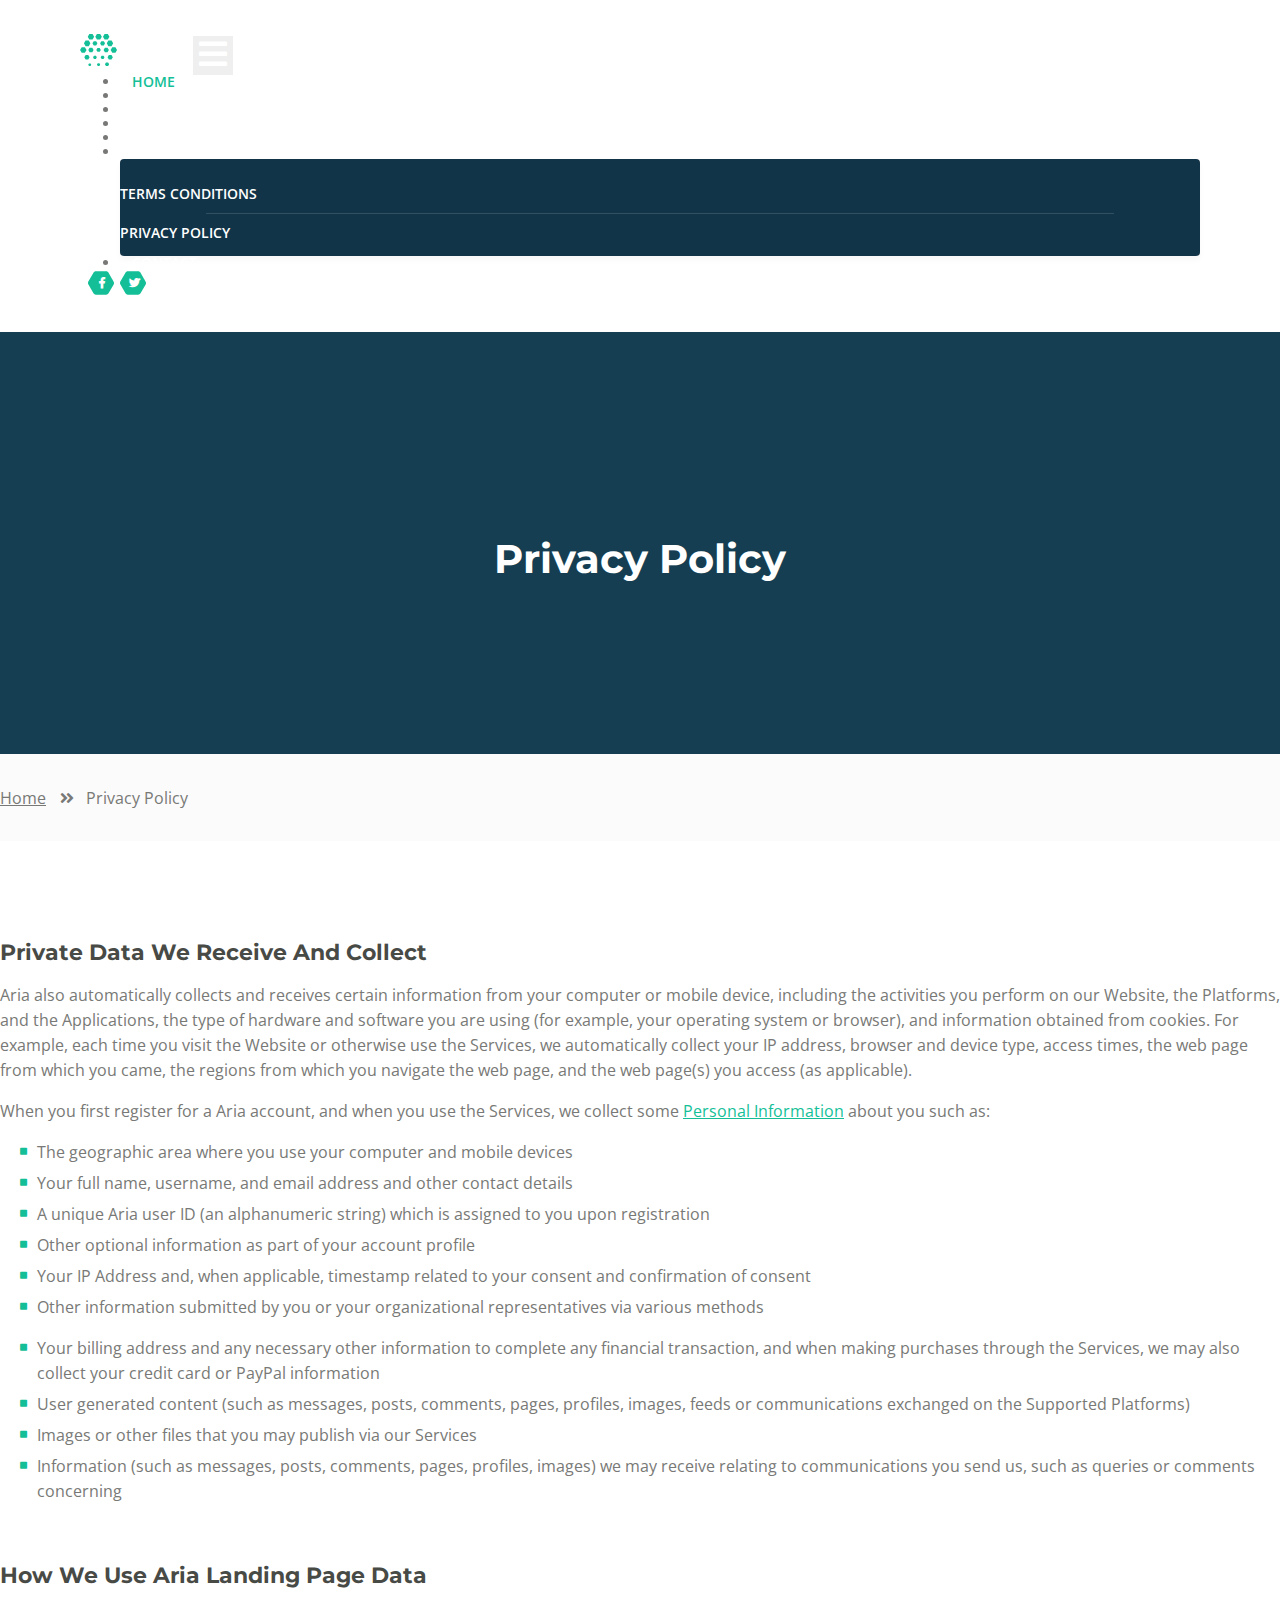
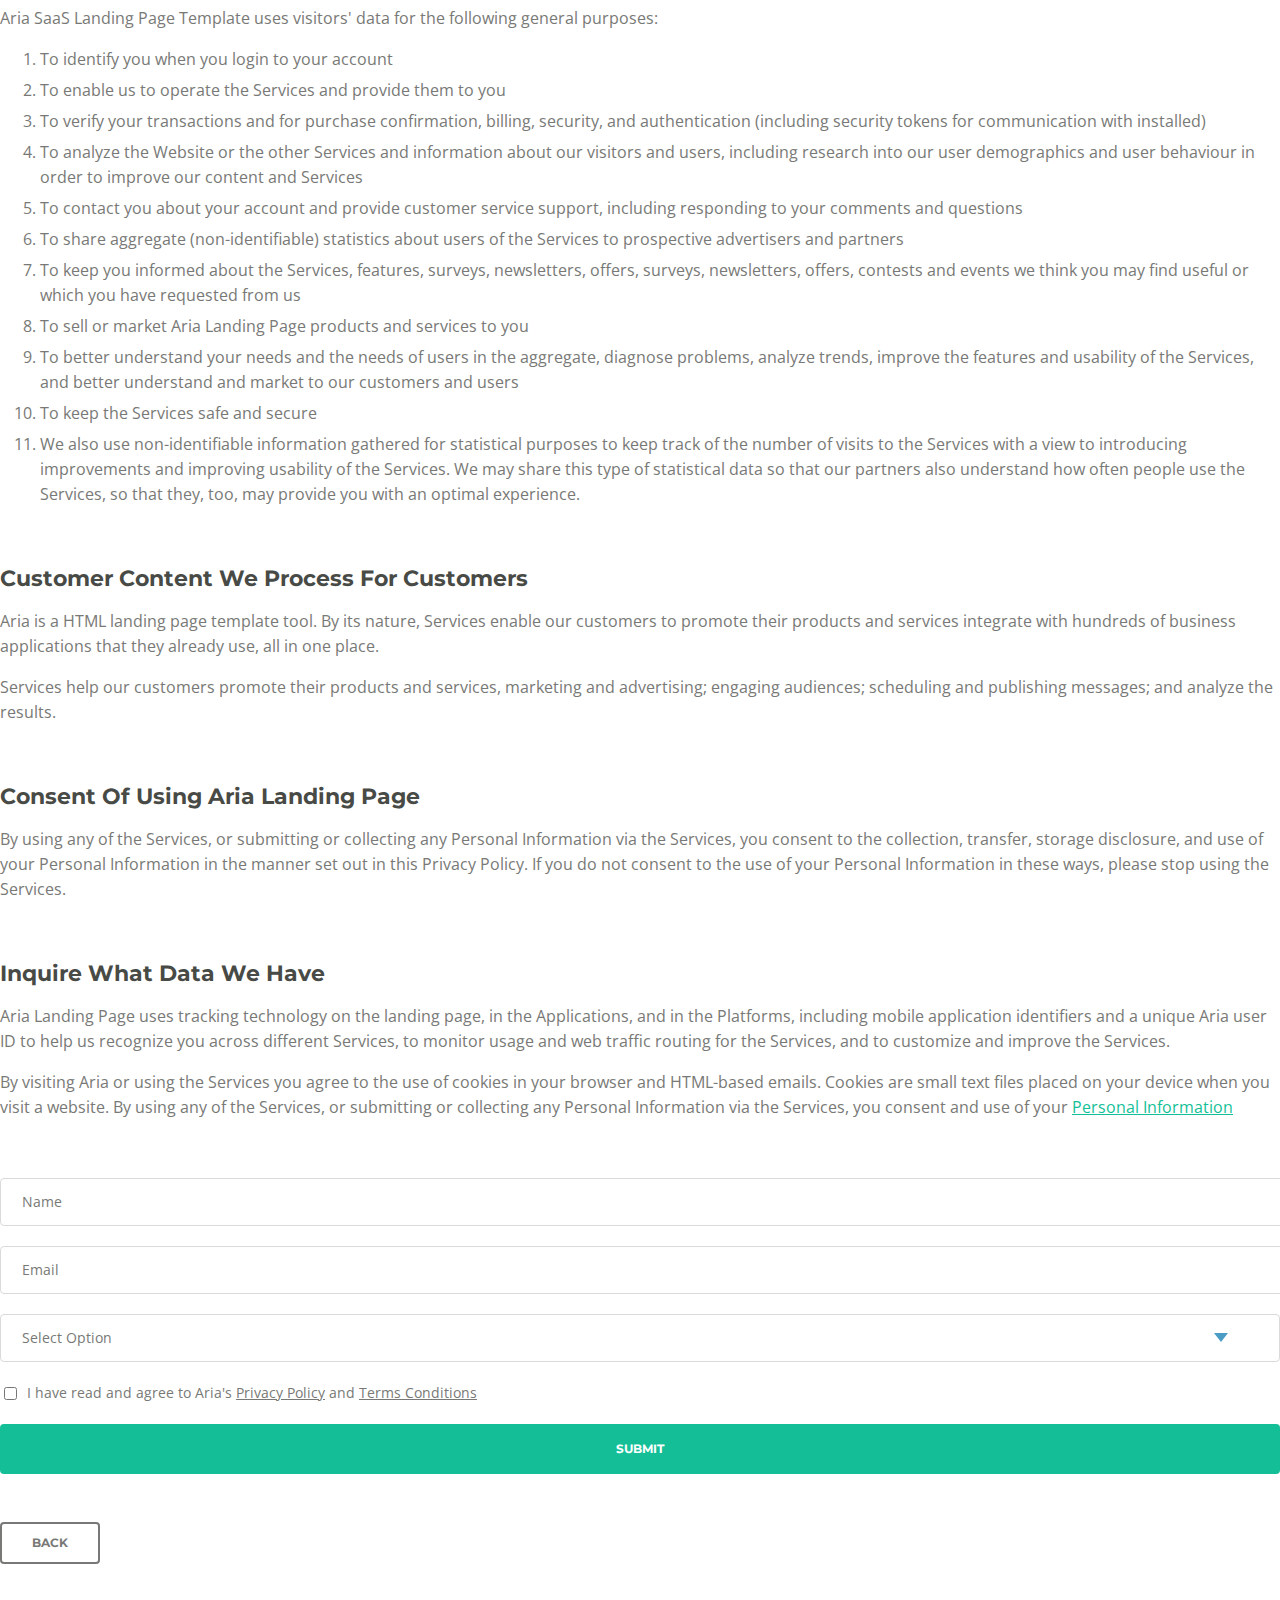
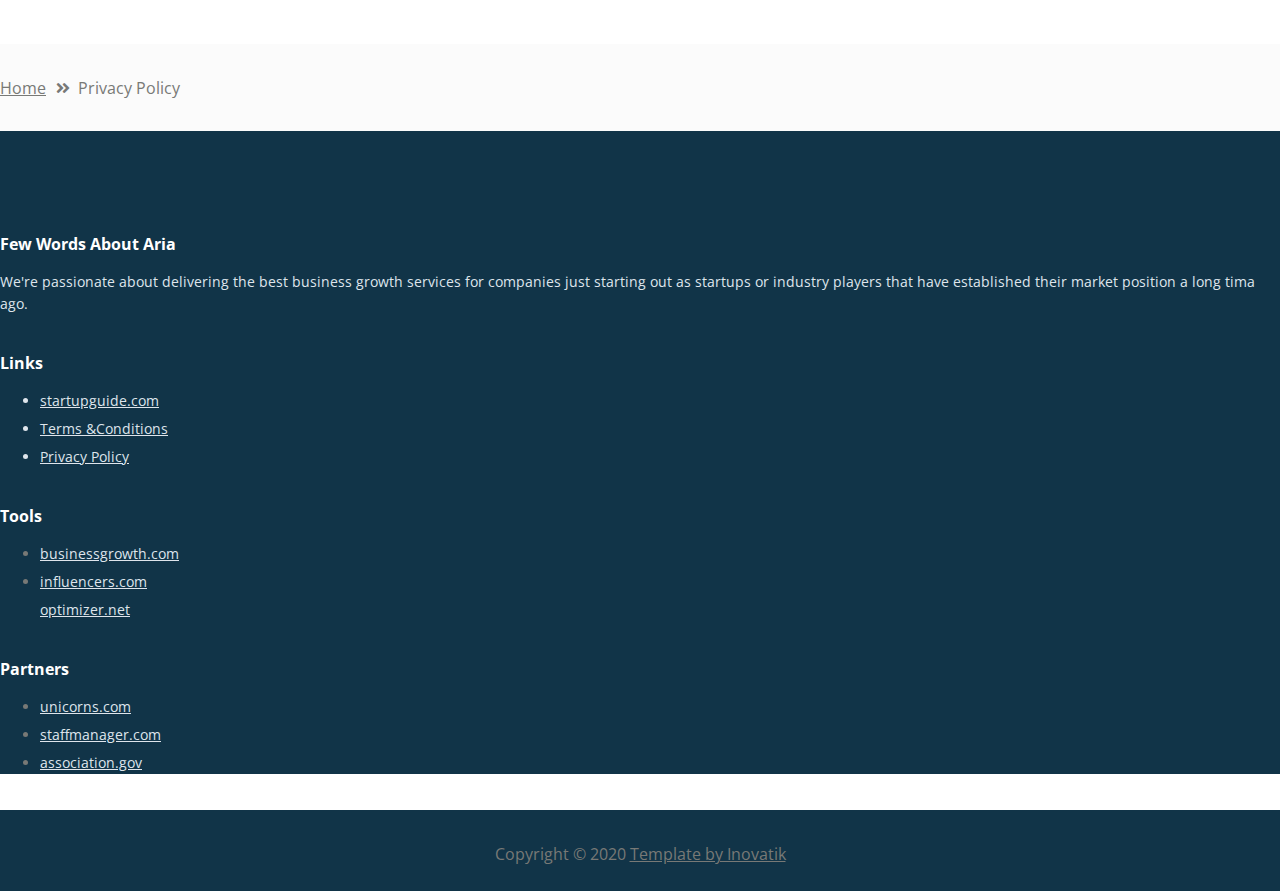
==== commit 8eff99b3: "all pages" ====
--- a/privacy-policy.html
+++ b/privacy-policy.html
@@ -12,7 +12,7 @@
         <link rel="icon" href="img/favicon.png">
     </head>
     <body>
-        <a href="body" class="back-to-top page-scroll" style="display: inline;">Back to Top</a>
+        <a class="back-to-top"></a>
         <nav class="navbar navbar-expand-md navbar-dark navbar-custom fixed-top">
             <a class="navbar-brand logo-image" href="index.html">
                 <img src="img/logo.svg" alt="alternative">
@@ -315,8 +315,7 @@
             </div>
         </footer>
         <script src="https://cdn.jsdelivr.net/npm/bootstrap@5.0.0-beta1/dist/js/bootstrap.bundle.min.js" integrity="sha384-ygbV9kiqUc6oa4msXn9868pTtWMgiQaeYH7/t7LECLbyPA2x65Kgf80OJFdroafW" crossorigin="anonymous"></script>
-        <script src="js/jquery.min.js"></script>
-        <script src="js/jquery.easing.min.js"></script>
-        <script src="js/scripts.js"></script>
+        <script src="js/gototop.js"></script>
+        <script src="js/topnavbar.js"></script>
     </body>
 </html>
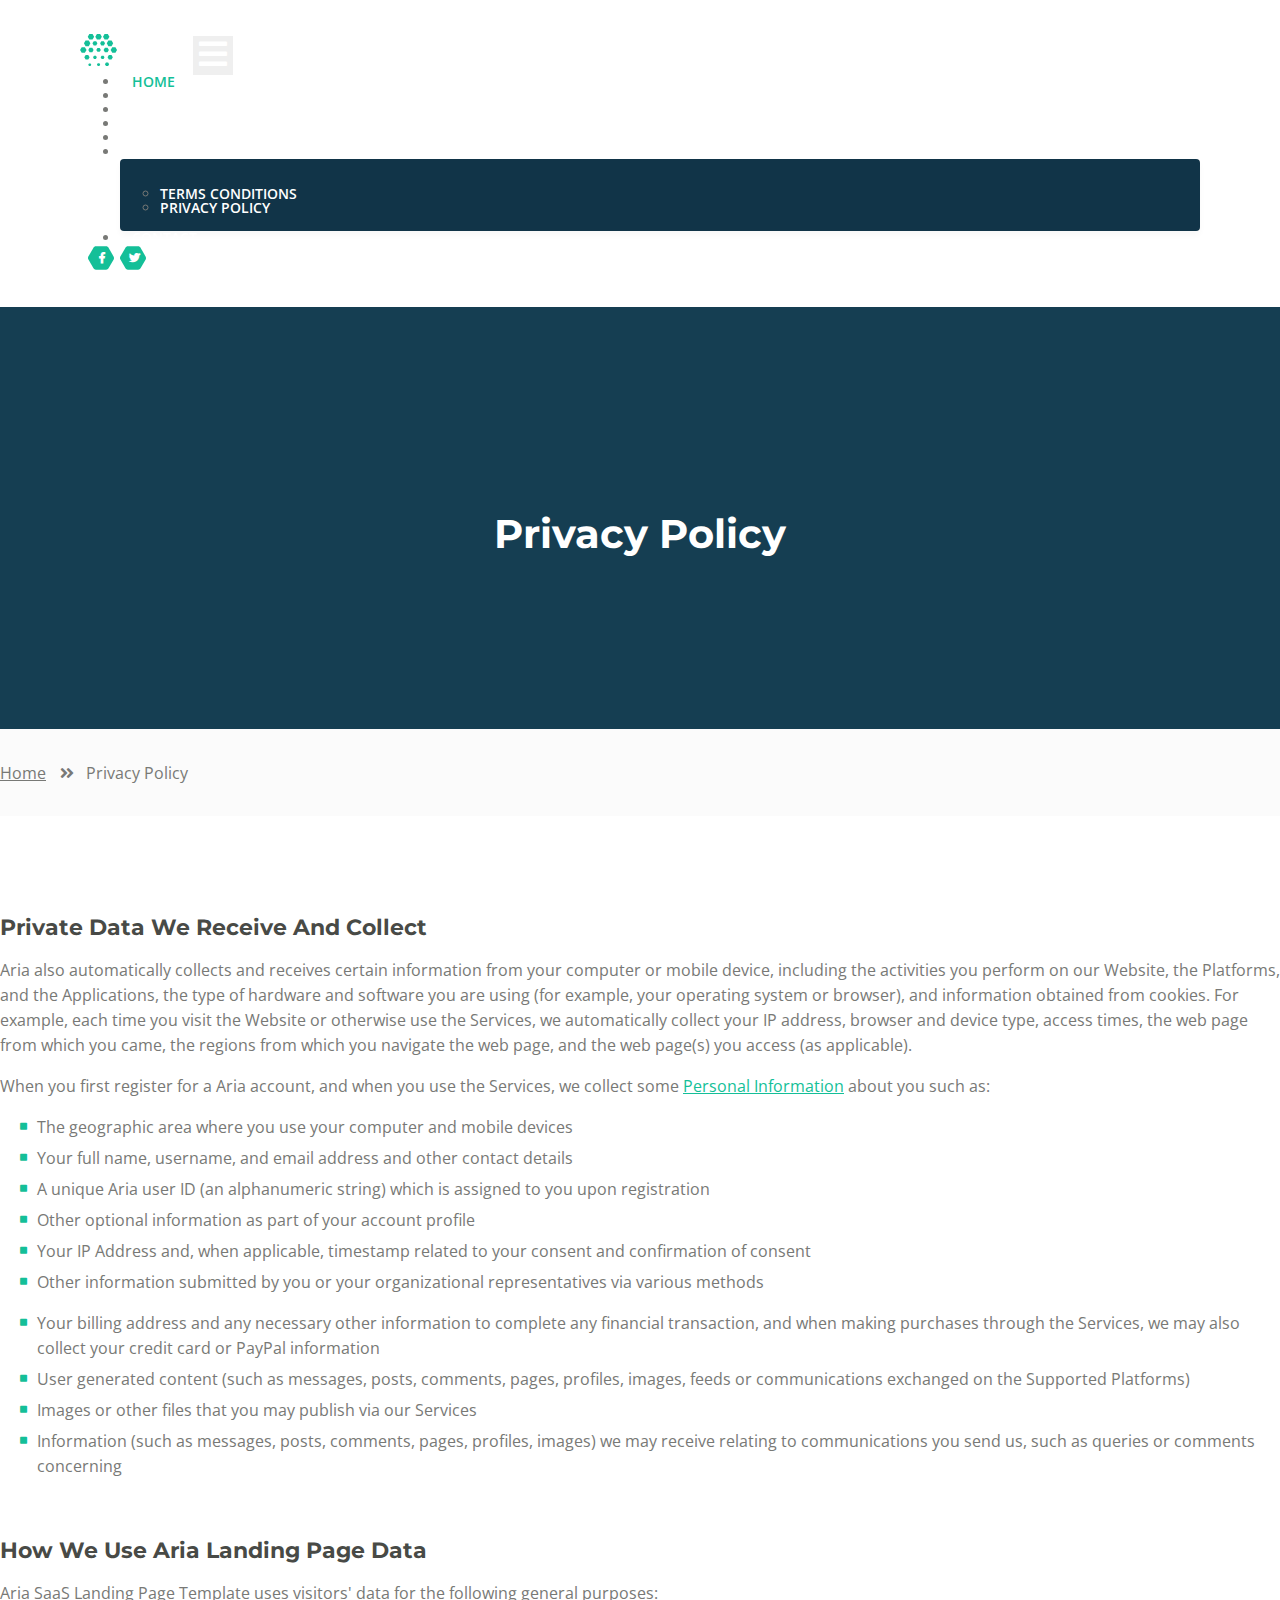
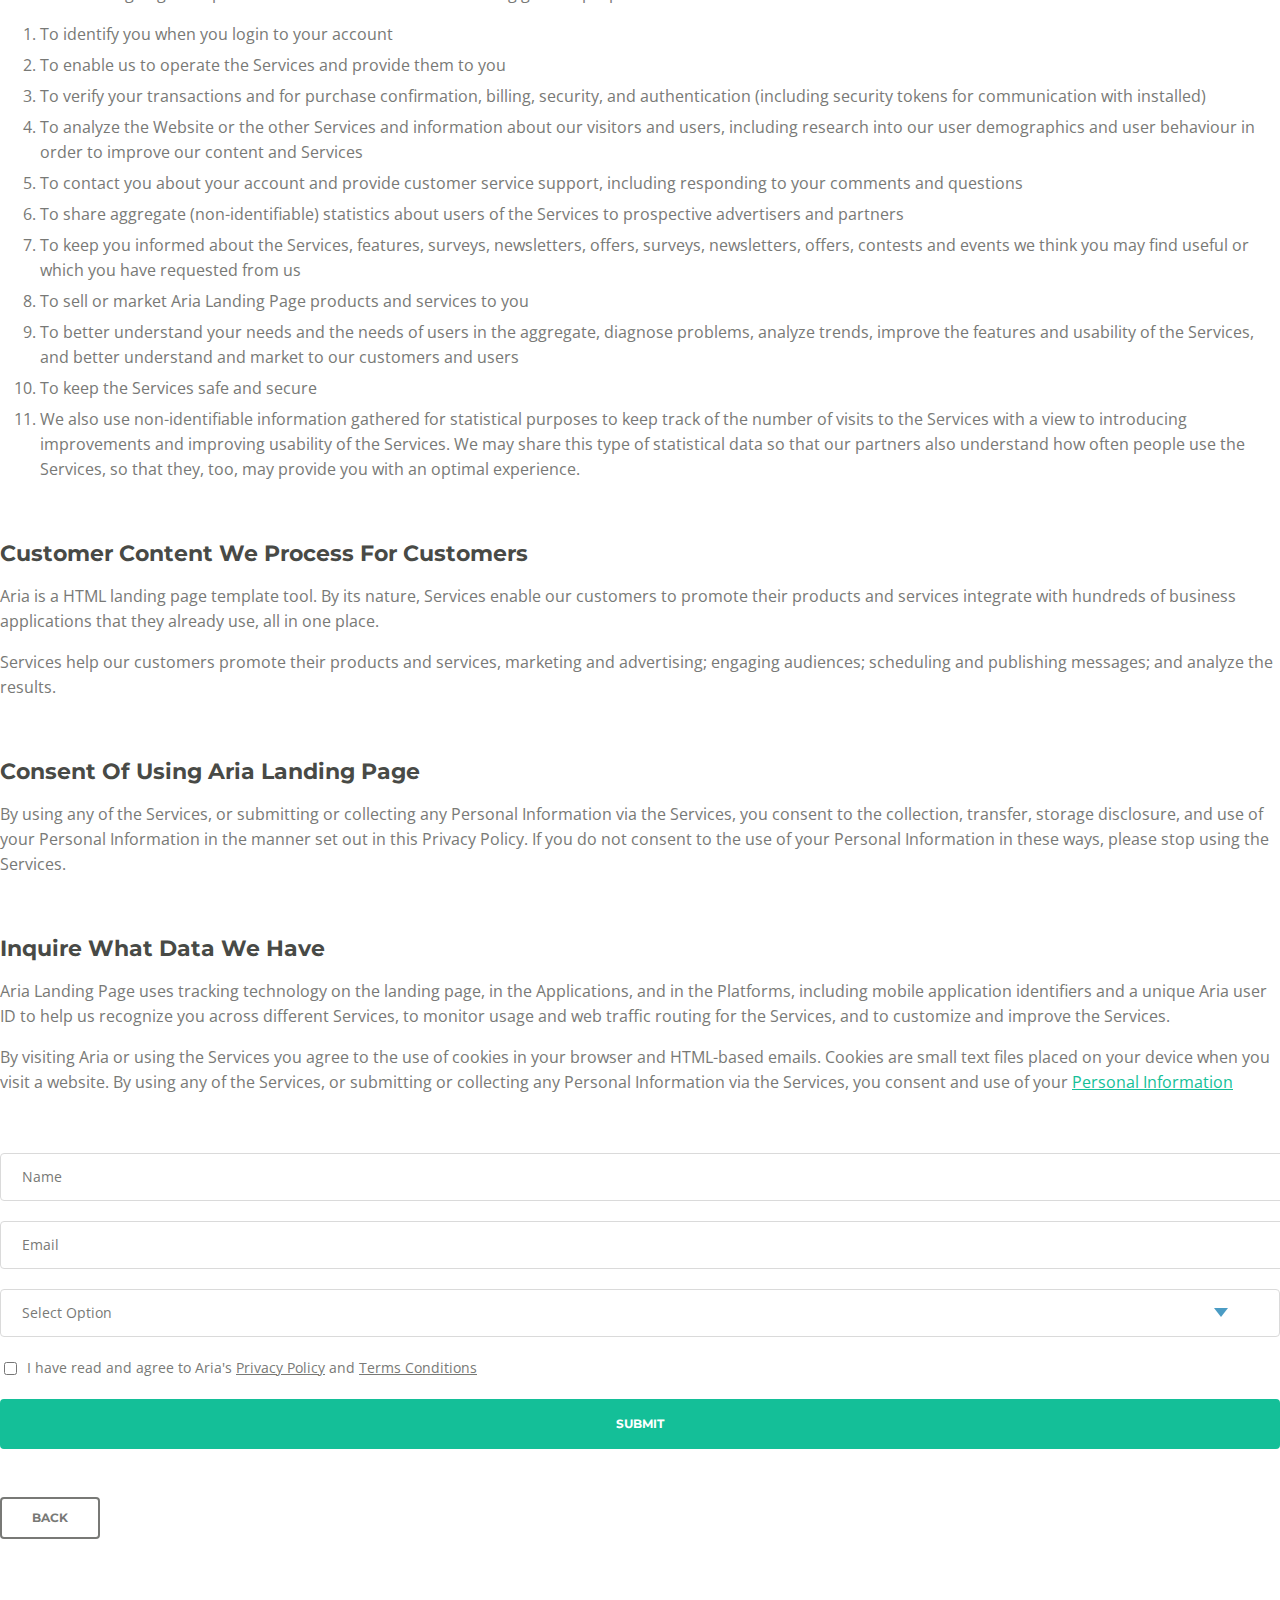
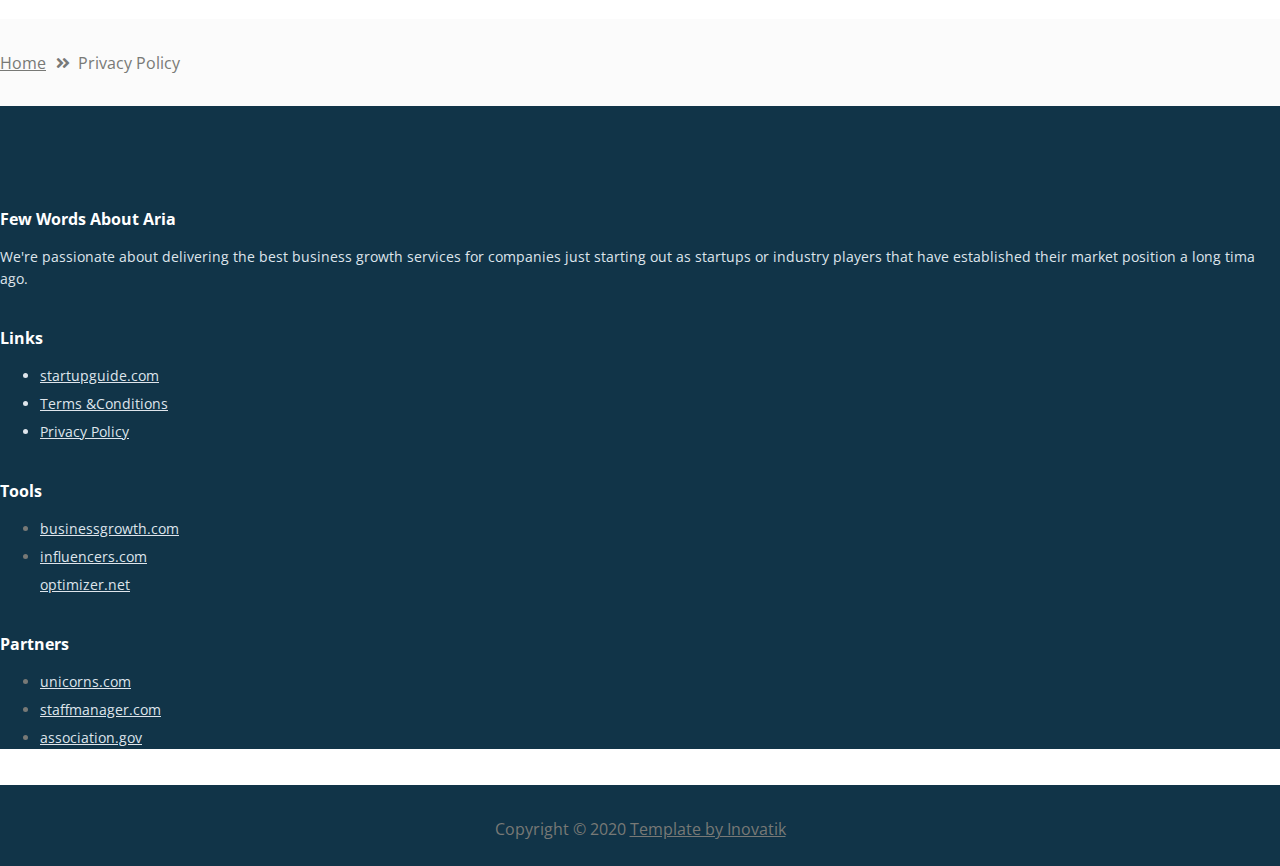
==== commit c829710e: "js +html" ====
--- a/privacy-policy.html
+++ b/privacy-policy.html
@@ -41,16 +41,11 @@
                         <a class="nav-link page-scroll" href="index.html#projects">PROJECTS</a>
                     </li>
                     <li class="nav-item dropdown">
-                        <a class="nav-link dropdown-toggle page-scroll" href="index.html#about" id="navbarDropdown" role="button" aria-haspopup="true" aria-expanded="false">ABOUT</a>
-                        <div class="dropdown-menu" aria-labelledby="navbarDropdown">
-                            <a class="dropdown-item" href="terms-conditions.html">
-                                <span class="item-text">TERMS CONDITIONS</span>
-                            </a>
-                            <div class="dropdown-items-divide-hr"></div>
-                            <a class="dropdown-item" href="privacy-policy.html">
-                                <span class="item-text">PRIVACY POLICY</span>
-                            </a>
-                        </div>
+                        <a class="nav-link page-scroll dropdown-toggle" href="#about" data-toggle="dropdown" aria-expanded="false">ABOUT </a>
+                        <ul class="dropdown-menu dropdown-menu-right">
+                            <li><a class="dropdown-item" href="terms-conditions.html">TERMS CONDITIONS</a></li>
+                            <li><a class="dropdown-item" href="privacy-policy.html">PRIVACY POLICY</a></li>
+                        </ul>
                     </li>
                     <li class="nav-item">
                         <a class="nav-link page-scroll" href="index.html#contact">CONTACT</a>
@@ -317,5 +312,7 @@
         <script src="https://cdn.jsdelivr.net/npm/bootstrap@5.0.0-beta1/dist/js/bootstrap.bundle.min.js" integrity="sha384-ygbV9kiqUc6oa4msXn9868pTtWMgiQaeYH7/t7LECLbyPA2x65Kgf80OJFdroafW" crossorigin="anonymous"></script>
         <script src="js/gototop.js"></script>
         <script src="js/topnavbar.js"></script>
+        <script src="js/burgermenu.js"></script>
+        <script src="js/activenavbar.js"></script>
     </body>
 </html>
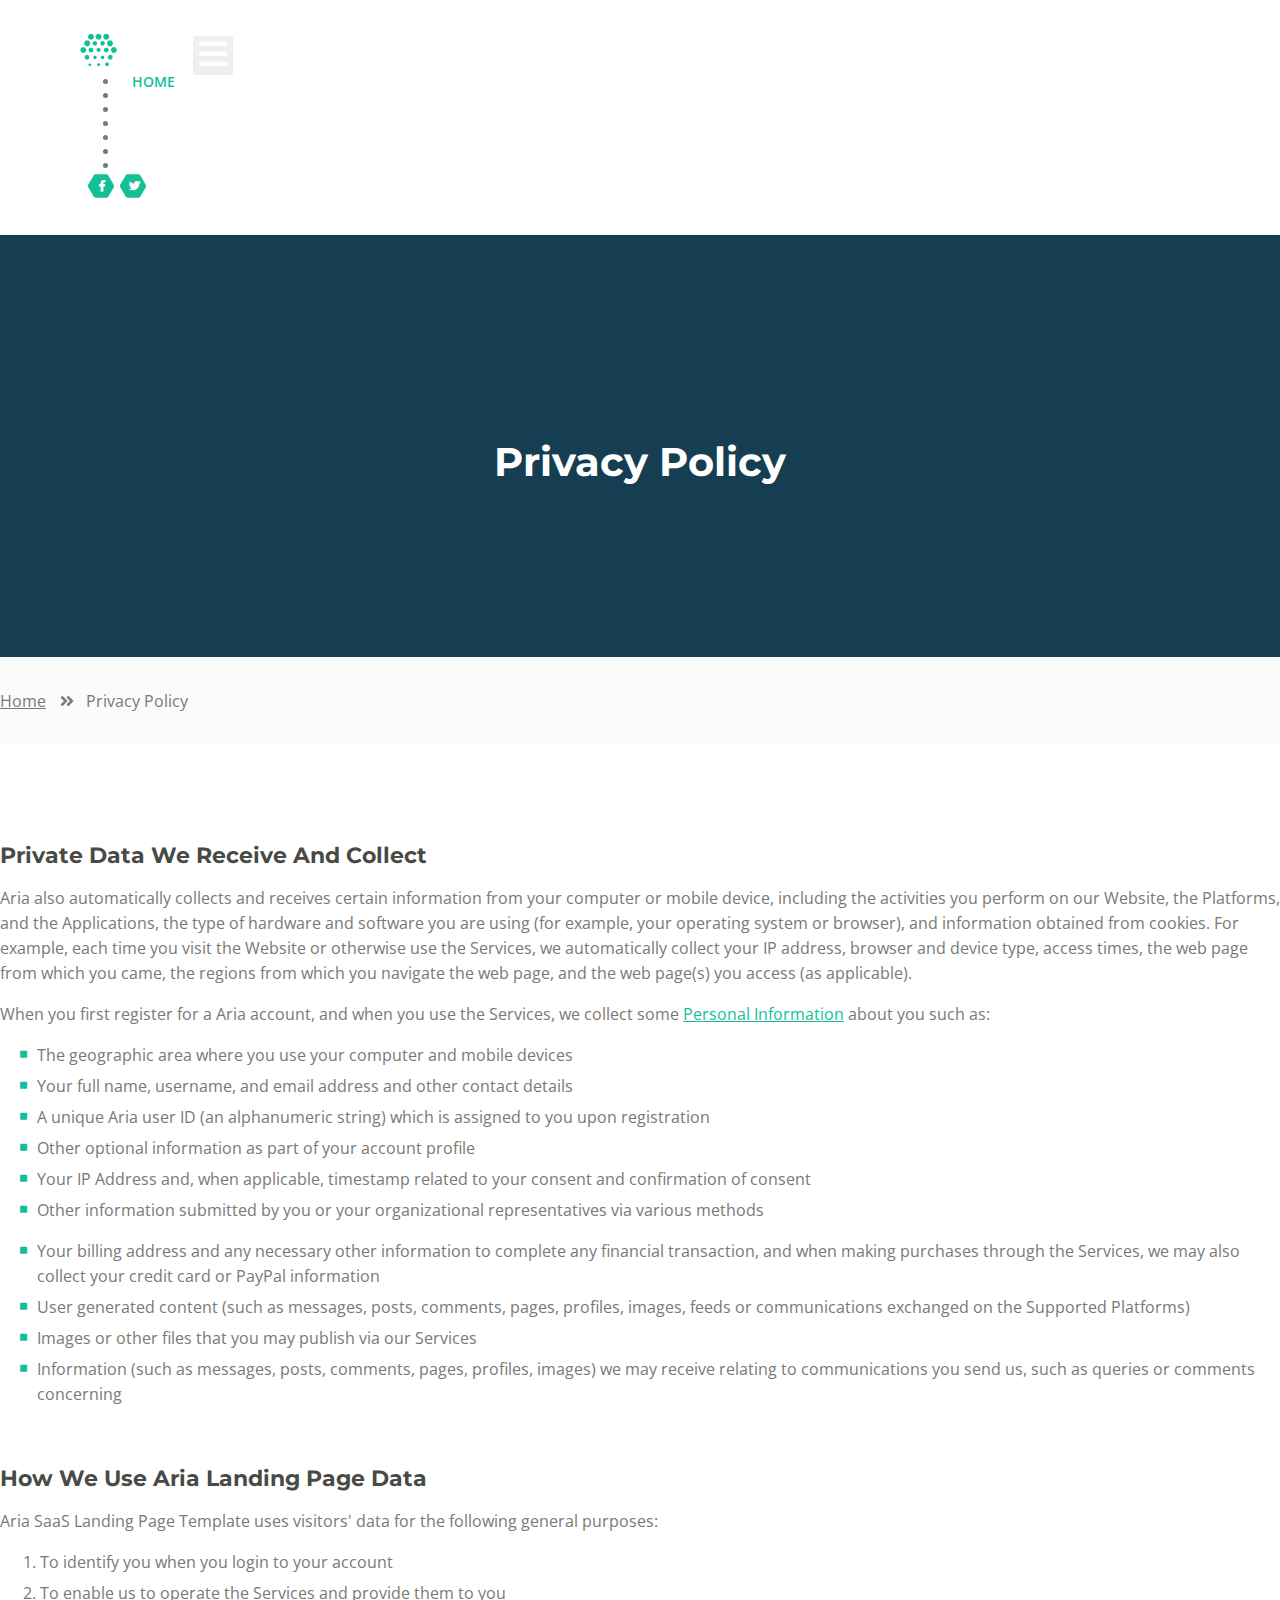
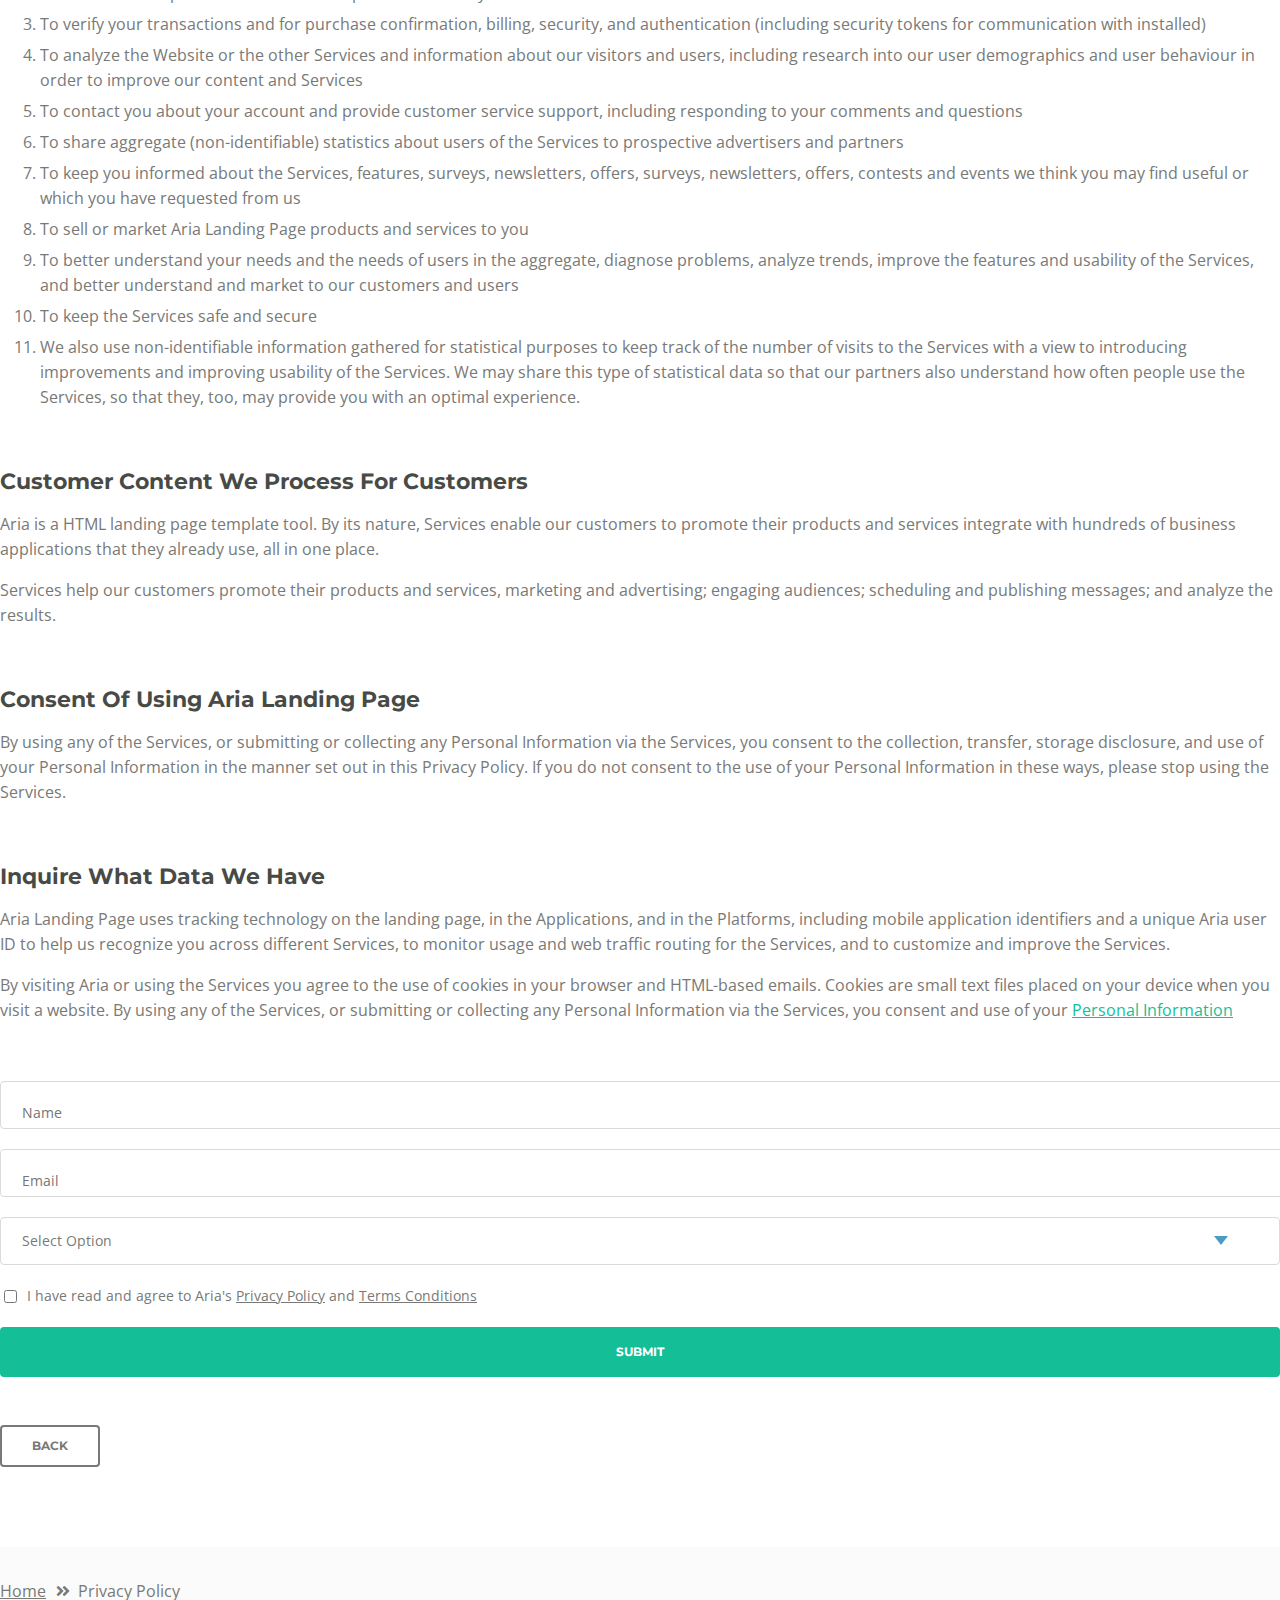
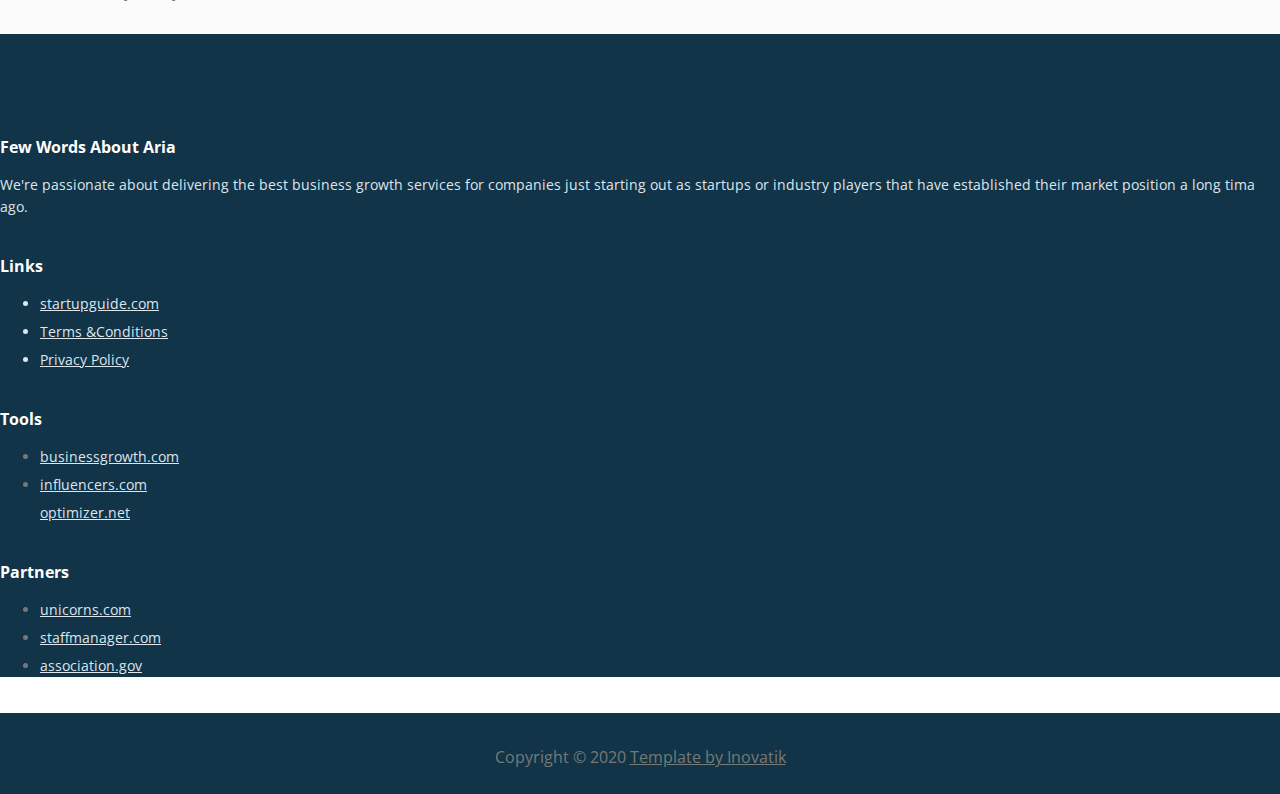
==== commit 5db28b5c: "forms" ====
--- a/privacy-policy.html
+++ b/privacy-policy.html
@@ -24,31 +24,34 @@
             <div class="collapse navbar-collapse" id="navbarsExampleDefault">
                 <ul class="navbar-nav ml-auto">
                     <li class="nav-item">
-                        <a class="nav-link page-scroll active" href="index.html#home">
+                        <a class="nav-link page-scroll active" href="#home">
                             HOME <span class="sr-only">(current)</span>
                         </a>
                     </li>
                     <li class="nav-item">
-                        <a class="nav-link page-scroll" href="index.html#intro">INTRO</a>
-                    </li>
-                    <li class="nav-item">
-                        <a class="nav-link page-scroll" href="index.html#services">SERVICES</a>
-                    </li>
-                    <li class="nav-item">
-                        <a class="nav-link page-scroll" href="index.html#callme">CALL ME</a>
-                    </li>
-                    <li class="nav-item">
-                        <a class="nav-link page-scroll" href="index.html#projects">PROJECTS</a>
-                    </li>
+                        <a class="nav-link page-scroll" href="#intro">INTRO</a>
+                    </li>
+                    <li class="nav-item">
+                        <a class="nav-link page-scroll" href="#services">SERVICES</a>
+                    </li>
+                    <li class="nav-item">
+                        <a class="nav-link page-scroll" href="#callme">CALL ME</a>
+                    </li>
+                    <li class="nav-item">
+                        <a class="nav-link page-scroll" href="#projects">PROJECTS</a>
+                    </li>
+                    <!-- Dropdown Menu -->
                     <li class="nav-item dropdown">
-                        <a class="nav-link page-scroll dropdown-toggle" href="#about" data-toggle="dropdown" aria-expanded="false">ABOUT </a>
-                        <ul class="dropdown-menu dropdown-menu-right">
-                            <li><a class="dropdown-item" href="terms-conditions.html">TERMS CONDITIONS</a></li>
-                            <li><a class="dropdown-item" href="privacy-policy.html">PRIVACY POLICY</a></li>
-                        </ul>
-                    </li>
-                    <li class="nav-item">
-                        <a class="nav-link page-scroll" href="index.html#contact">CONTACT</a>
+                        <a class="nav-link dropdown-toggle page-scroll" href="#about" id="navbarDropdown" role="button" aria-haspopup="true" aria-expanded="false">ABOUT</a>
+                        <div class="dropdown-menu" aria-labelledby="navbarDropdown">
+                            <a class="dropdown-item" href="terms-conditions.html"><span class="item-text">TERMS CONDITIONS</span></a>
+                            <div class="dropdown-items-divide-hr"></div>
+                            <a class="dropdown-item" href="privacy-policy.html"><span class="item-text">PRIVACY POLICY</span></a>
+                        </div>
+                    </li>
+                    <!-- end of dropdown menu -->
+                    <li class="nav-item">
+                        <a class="nav-link page-scroll" href="#contact">CONTACT</a>
                     </li>
                 </ul>
                 <span class="nav-item social-icons">
@@ -191,12 +194,12 @@
                                 <div class="form-container">
                                     <form id="privacyForm" data-toggle="validator" data-focus="false" novalidate="true">
                                         <div class="form-group">
-                                            <input type="text" class="form-control-input" id="pname" required="">
-                                            <label class="label-control" for="pname">Name</label>
+                                            <input type="text" class="form-control-input" placeholder="Name" id="pname" required="">
+                                            <label class="label-control" for="pname"></label>
                                         </div>
                                         <div class="form-group">
-                                            <input type="email" class="form-control-input" id="pemail" required="">
-                                            <label class="label-control" for="pemail">Email</label>
+                                            <input type="email" class="form-control-input" placeholder="Email" id="pemail" required="">
+                                            <label class="label-control" for="pemail"></label>
                                         </div>
                                         <div class="form-group">
                                             <select class="form-control-select" id="pselect" required="">
--- a/css/privacy-police.css
+++ b/css/privacy-police.css
@@ -155,6 +155,12 @@
     border: none;
     border-radius: 0.25rem;
     background-color: #113448;
+}
+
+.navbar-custom .dropdown:hover > .dropdown-menu {
+    display: block;
+    min-width: auto;
+    animation: fadeDropdown 0.2s;
 }
 
 @media (min-width: 768px) {
@@ -441,4 +447,11 @@
 
 a.white, .white {
     color: #dfe5ec;
-}+}
+
+@media all and (min-width: 992px) {
+	.navbar .nav-item .dropdown-menu{ display: none; }
+	/*.navbar .nav-item:hover .nav-link{ color: #fff;  }  */
+	.navbar .nav-item:hover .dropdown-menu{ display: block; }
+	.navbar .nav-item .dropdown-menu{ margin-top:0; }
+}	